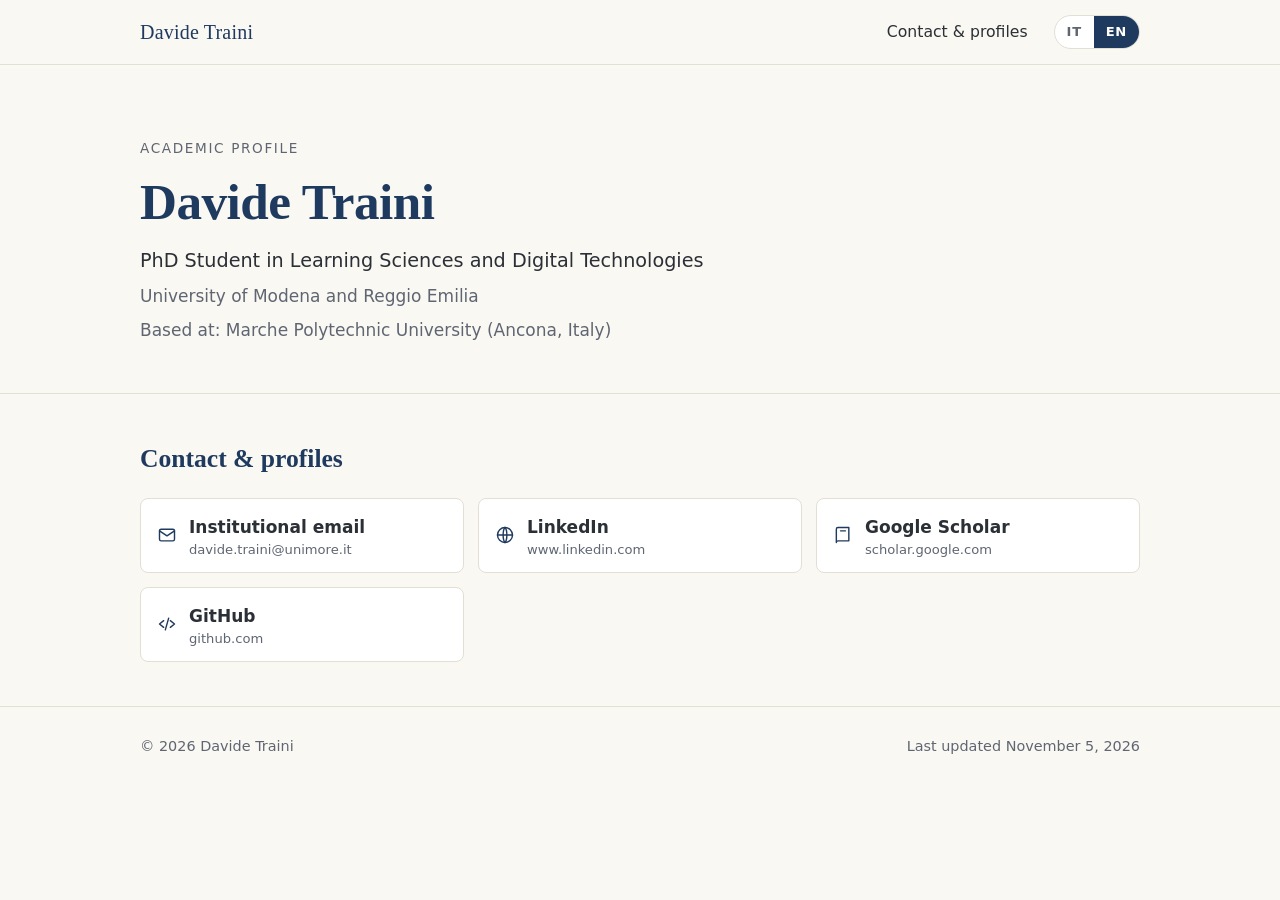
==== en/index.html @ ec988dd3 "Aggiorna sito (2026-11-05) Co-Authored-By: Claude Sonnet 5.5 <noreply@anthropic.com>" ====
<!doctype html>
<html lang="en">
<head>
<meta charset="utf-8">
<meta name="viewport" content="width=device-width, initial-scale=1">
<title>Davide Traini — PhD Student</title>
<meta name="description" content="Davide Traini — PhD Student in Learning Sciences and Digital Technologies, University of Modena and Reggio Emilia">
<meta name="theme-color" content="#1f3a5f">
<link rel="canonical" href="https://DavideTraini.github.io/en/">
<link rel="alternate" hreflang="it" href="https://DavideTraini.github.io/">
<link rel="alternate" hreflang="en" href="https://DavideTraini.github.io/en/">
<link rel="alternate" hreflang="x-default" href="https://DavideTraini.github.io/">
<meta property="og:type" content="website">
<meta property="og:title" content="Davide Traini — PhD Student">
<meta property="og:description" content="Davide Traini — PhD Student in Learning Sciences and Digital Technologies, University of Modena and Reggio Emilia">
<meta property="og:url" content="https://DavideTraini.github.io/en/">
<link rel="icon" href="../assets/favicon.svg" type="image/svg+xml">
<link rel="stylesheet" href="../assets/css/style.css">
<script type="application/ld+json">{"@context": "https://schema.org", "@type": "Person", "name": "Davide Traini", "jobTitle": "PhD Student", "affiliation": {"@type": "Organization", "name": "University of Modena and Reggio Emilia"}, "url": "https://DavideTraini.github.io/en/", "inLanguage": "en", "sameAs": ["https://www.linkedin.com/in/davide-traini-65baa5281/", "https://scholar.google.com/citations?user=O7ZSzG0AAAAJ", "https://github.com/DavideTraini"]}</script>
</head>
<body>
<a class="skip" href="#main">Skip to content</a>
<header class="site-header"><div class="wrap"><a class="brand" href="index.html">Davide Traini</a><nav class="nav" aria-label="Main"><a href="#contact">Contact &amp; profiles</a><span class="lang" role="group" aria-label="Language"><a href="../index.html" hreflang="it" lang="it">IT</a><a href="index.html" hreflang="en" lang="en" aria-current="true">EN</a></span></nav></div></header>
<main id="main">
<section class="hero"><div class="wrap"><div class="grid"><div>
<p class="eyebrow">Academic profile</p><h1>Davide Traini</h1>
<p class="role">PhD Student in Learning Sciences and Digital Technologies</p>
<p class="affil">University of Modena and Reggio Emilia</p>
<p class="affil">Based at: Marche Polytechnic University (Ancona, Italy)</p>
</div></div></div></section>
<section class="block" id="contact"><div class="wrap"><h2>Contact &amp; profiles</h2>
<ul class="cards">
<li class="card"><a href="&#109;&#97;&#105;&#108;&#116;&#111;&#58;&#100;&#97;&#118;&#105;&#100;&#101;&#46;&#116;&#114;&#97;&#105;&#110;&#105;&#64;&#117;&#110;&#105;&#109;&#111;&#114;&#101;&#46;&#105;&#116;"><svg viewBox="0 0 24 24" fill="none" stroke="currentColor" stroke-width="1.7" stroke-linecap="round" stroke-linejoin="round" aria-hidden="true"><rect x="3" y="5" width="18" height="14" rx="2"/><path d="m3 7 9 6 9-6"/></svg><span><span class="t">Institutional email</span><small>&#100;&#97;&#118;&#105;&#100;&#101;&#46;&#116;&#114;&#97;&#105;&#110;&#105;&#64;&#117;&#110;&#105;&#109;&#111;&#114;&#101;&#46;&#105;&#116;</small></span></a></li>
<li class="card"><a href="https://www.linkedin.com/in/davide-traini-65baa5281/" rel="me noopener"><svg viewBox="0 0 24 24" fill="none" stroke="currentColor" stroke-width="1.7" stroke-linecap="round" stroke-linejoin="round" aria-hidden="true"><circle cx="12" cy="12" r="9"/><path d="M3 12h18M12 3c3 3.2 3 14.8 0 18M12 3c-3 3.2-3 14.8 0 18"/></svg><span><span class="t">LinkedIn</span><small>www.linkedin.com</small></span></a></li>
<li class="card"><a href="https://scholar.google.com/citations?user=O7ZSzG0AAAAJ" rel="me noopener"><svg viewBox="0 0 24 24" fill="none" stroke="currentColor" stroke-width="1.7" stroke-linecap="round" stroke-linejoin="round" aria-hidden="true"><path d="M4 5a2 2 0 0 1 2-2h13v16H6a2 2 0 0 0-2 2zM4 19V5M9 7h6"/></svg><span><span class="t">Google Scholar</span><small>scholar.google.com</small></span></a></li>
<li class="card"><a href="https://github.com/DavideTraini" rel="me noopener"><svg viewBox="0 0 24 24" fill="none" stroke="currentColor" stroke-width="1.7" stroke-linecap="round" stroke-linejoin="round" aria-hidden="true"><path d="m8 8-5 4 5 4M16 8l5 4-5 4M14 5l-4 14"/></svg><span><span class="t">GitHub</span><small>github.com</small></span></a></li>
</ul></div></section>
</main>
<footer class="site-footer"><div class="wrap"><span>© 2026 Davide Traini</span><span>Last updated November 5, 2026</span></div></footer>
</body>
</html>
---- assets/css/style.css ----
/* Academic profile — avorio, grigio scuro, blu navy. Nessun font, script o risorsa esterna. */
:root {
  --bg: #faf8f3; --surface: #ffffff; --ink: #2b2f36; --muted: #5f6672; --line: #e3dfd4;
  --navy: #1f3a5f; --navy-dark: #162b47; --navy-tint: #eaeff6; --focus: #b8860b;
  --serif: "Iowan Old Style", "Palatino Linotype", Palatino, "Book Antiqua", Georgia, "Times New Roman", serif;
  --sans: system-ui, -apple-system, "Segoe UI", Roboto, "Helvetica Neue", Arial, sans-serif;
  --maxw: 1040px; --gutter: 20px;
}
*, *::before, *::after { box-sizing: border-box; }
html { scroll-behavior: smooth; scroll-padding-top: 84px; -webkit-text-size-adjust: 100%; }
body { margin: 0; background: var(--bg); color: var(--ink); font-family: var(--sans); font-size: 1.0625rem; line-height: 1.65; }
a { color: var(--navy); text-underline-offset: 3px; text-decoration-thickness: 1px; }
a:hover { color: var(--navy-dark); text-decoration-thickness: 2px; }
a:focus-visible { outline: 3px solid var(--focus); outline-offset: 2px; border-radius: 3px; }
.skip { position: absolute; left: -999px; top: 0; background: var(--navy); color: #fff; padding: 8px 14px; z-index: 100; }
.skip:focus { left: 8px; top: 8px; }
.wrap { max-width: var(--maxw); margin: 0 auto; padding: 0 var(--gutter); }

/* header */
.site-header { background: var(--bg); border-bottom: 1px solid var(--line); position: sticky; top: 0; z-index: 50; }
.site-header .wrap { display: flex; align-items: center; justify-content: space-between; gap: 16px; min-height: 64px; }
.brand { font-family: var(--serif); font-size: 1.25rem; color: var(--navy); text-decoration: none; letter-spacing: .01em; }
.nav { display: flex; align-items: center; gap: 4px; }
.nav > a { color: var(--ink); text-decoration: none; padding: 8px 12px; border-radius: 6px; font-size: .98rem; }
.nav > a:hover { background: var(--navy-tint); }
.lang { display: inline-flex; margin-left: 10px; border: 1px solid var(--line); border-radius: 999px; overflow: hidden; background: var(--surface); }
.lang a { padding: 5px 12px; font-size: .82rem; font-weight: 600; letter-spacing: .05em; text-decoration: none; color: var(--muted); }
.lang a:hover { background: var(--navy-tint); color: var(--navy); }
.lang a[aria-current="true"] { background: var(--navy); color: #fff; }

/* hero */
.hero { padding: 72px 0 48px; }
.hero .grid { display: grid; grid-template-columns: 1fr; gap: 32px; align-items: center; }
.hero.has-photo .grid { grid-template-columns: 1fr 240px; }
.eyebrow { font-size: .85rem; letter-spacing: .12em; text-transform: uppercase; color: var(--muted); margin: 0 0 14px; }
h1 { font-family: var(--serif); font-weight: 600; font-size: clamp(2.2rem, 5vw, 3.2rem); line-height: 1.12; margin: 0 0 14px; color: var(--navy); letter-spacing: -.01em; }
.role { font-size: 1.2rem; margin: 0; }
.affil { color: var(--muted); margin: 6px 0 0; }
.photo { width: 100%; max-width: 240px; aspect-ratio: 1; object-fit: cover; border-radius: 50%; border: 1px solid var(--line); }

/* sezioni */
section.block { padding: 44px 0; border-top: 1px solid var(--line); }
section.block h2 { font-family: var(--serif); font-weight: 600; font-size: 1.6rem; color: var(--navy); margin: 0 0 18px; }
.lead { font-size: 1.12rem; max-width: 70ch; margin: 0 0 8px; }
h3.sub { font-size: .8rem; letter-spacing: .12em; text-transform: uppercase; color: var(--muted); font-weight: 600; margin: 34px 0 14px; }
.themes { list-style: none; padding: 0; margin: 0; display: grid; grid-template-columns: repeat(2, minmax(0, 1fr)); gap: 16px; }
.themes li { background: var(--surface); border: 1px solid var(--line); border-top: 3px solid var(--navy); border-radius: 8px; padding: 18px 20px 16px; }
.themes h4 { font-family: var(--serif); font-size: 1.12rem; line-height: 1.3; margin: 0 0 8px; color: var(--navy); }
.themes p { margin: 0; font-size: .97rem; color: var(--ink); }

.cards { display: grid; grid-template-columns: repeat(auto-fill, minmax(240px, 1fr)); gap: 14px; list-style: none; padding: 0; margin: 0; }
.card { background: var(--surface); border: 1px solid var(--line); border-radius: 8px; }
.card a { display: flex; align-items: center; gap: 12px; padding: 14px 16px; color: var(--ink); text-decoration: none; height: 100%; }
.card a:hover { background: var(--navy-tint); border-radius: 8px; }
.card svg { width: 20px; height: 20px; color: var(--navy); flex: none; }
.card small { display: block; color: var(--muted); font-size: .82rem; line-height: 1.3; word-break: break-all; }
.card .t { font-weight: 600; line-height: 1.3; }

.site-footer { border-top: 1px solid var(--line); padding: 28px 0 40px; color: var(--muted); font-size: .9rem; }
.site-footer .wrap { display: flex; flex-wrap: wrap; justify-content: space-between; gap: 10px; }

@media (max-width: 760px) {
  .themes { grid-template-columns: 1fr; }
  .hero.has-photo .grid { grid-template-columns: 1fr; }
  .photo { max-width: 160px; }
}
@media (max-width: 560px) {
  body { font-size: 1rem; }
  .hero { padding: 44px 0 30px; }
  .brand { font-size: 1.05rem; }
  .nav > a { display: none; }  /* su smartphone resta solo il selettore di lingua (la pagina e' breve) */
  .lang { margin-left: 0; }
  .brand { white-space: nowrap; }
}
@media (prefers-reduced-motion: reduce) { html { scroll-behavior: auto; } }
@media print { .site-header, .site-footer, .skip { display: none !important; } body { background: #fff; } }
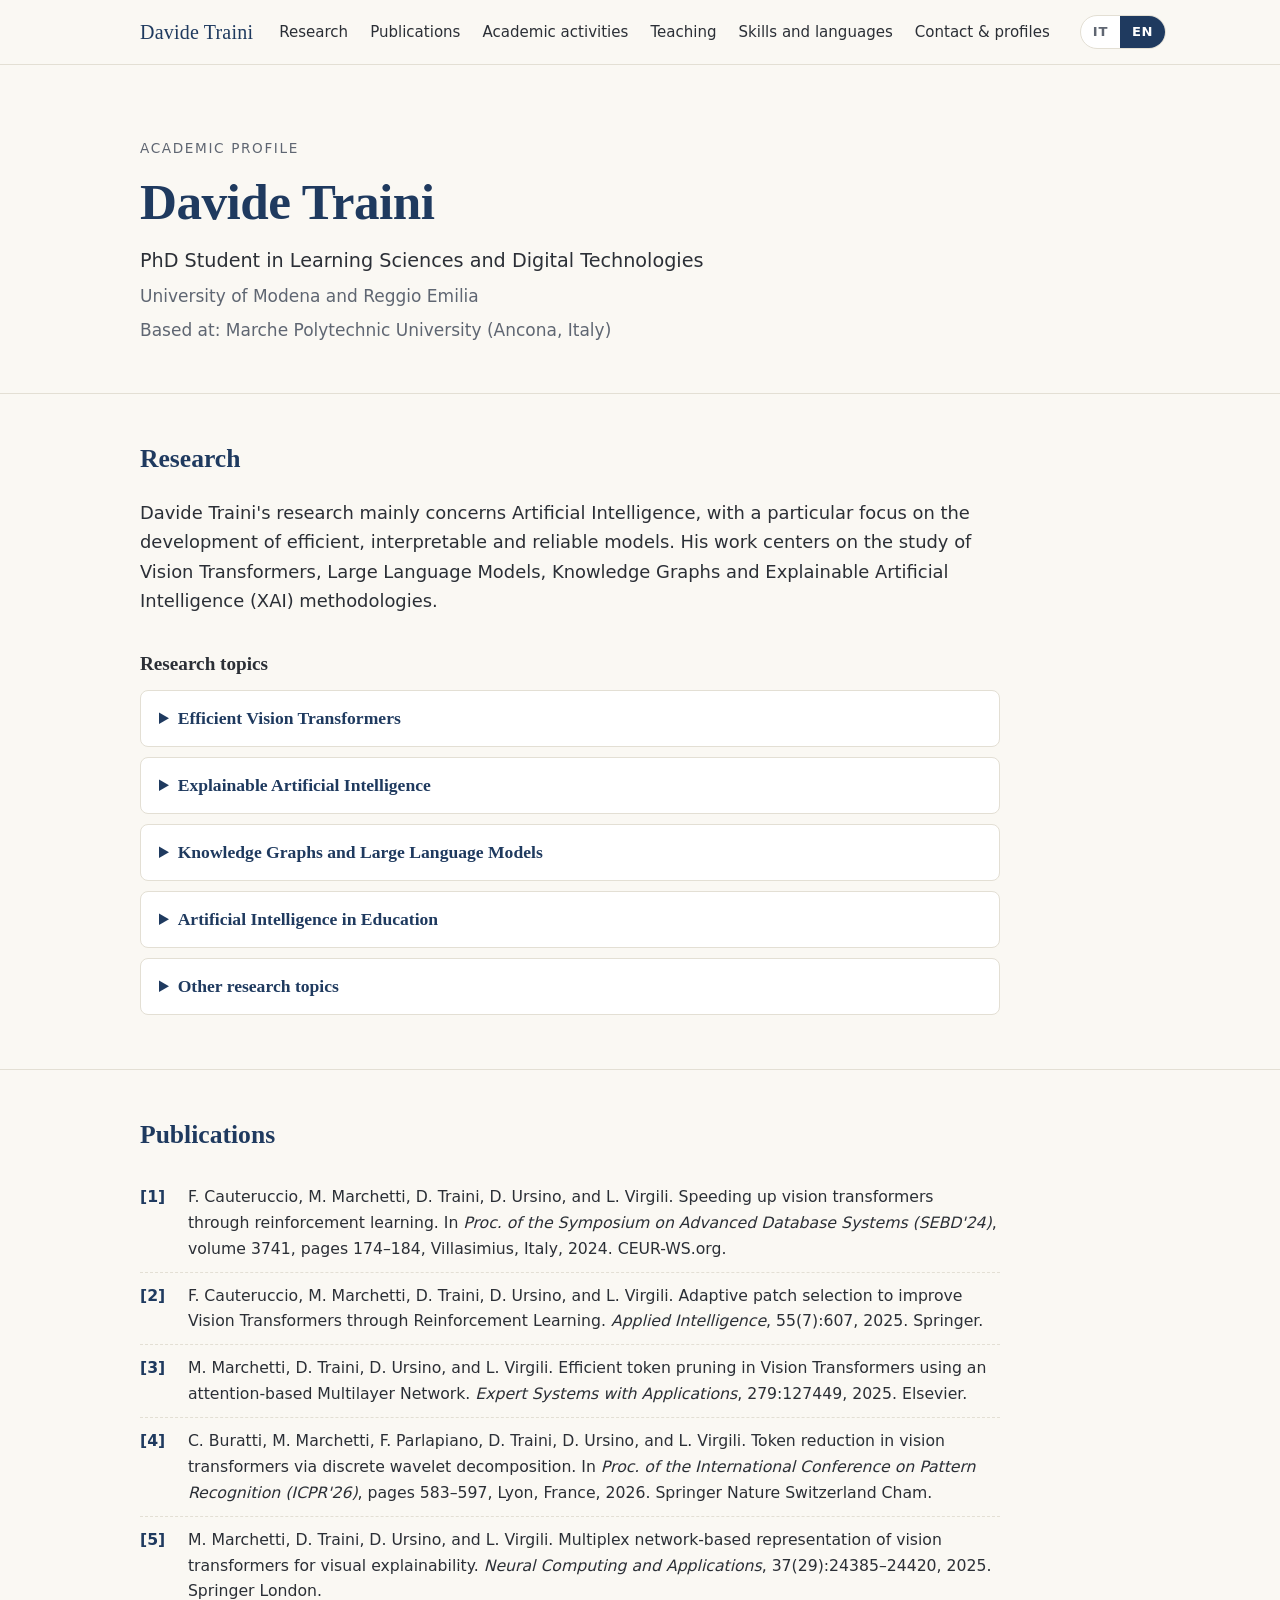
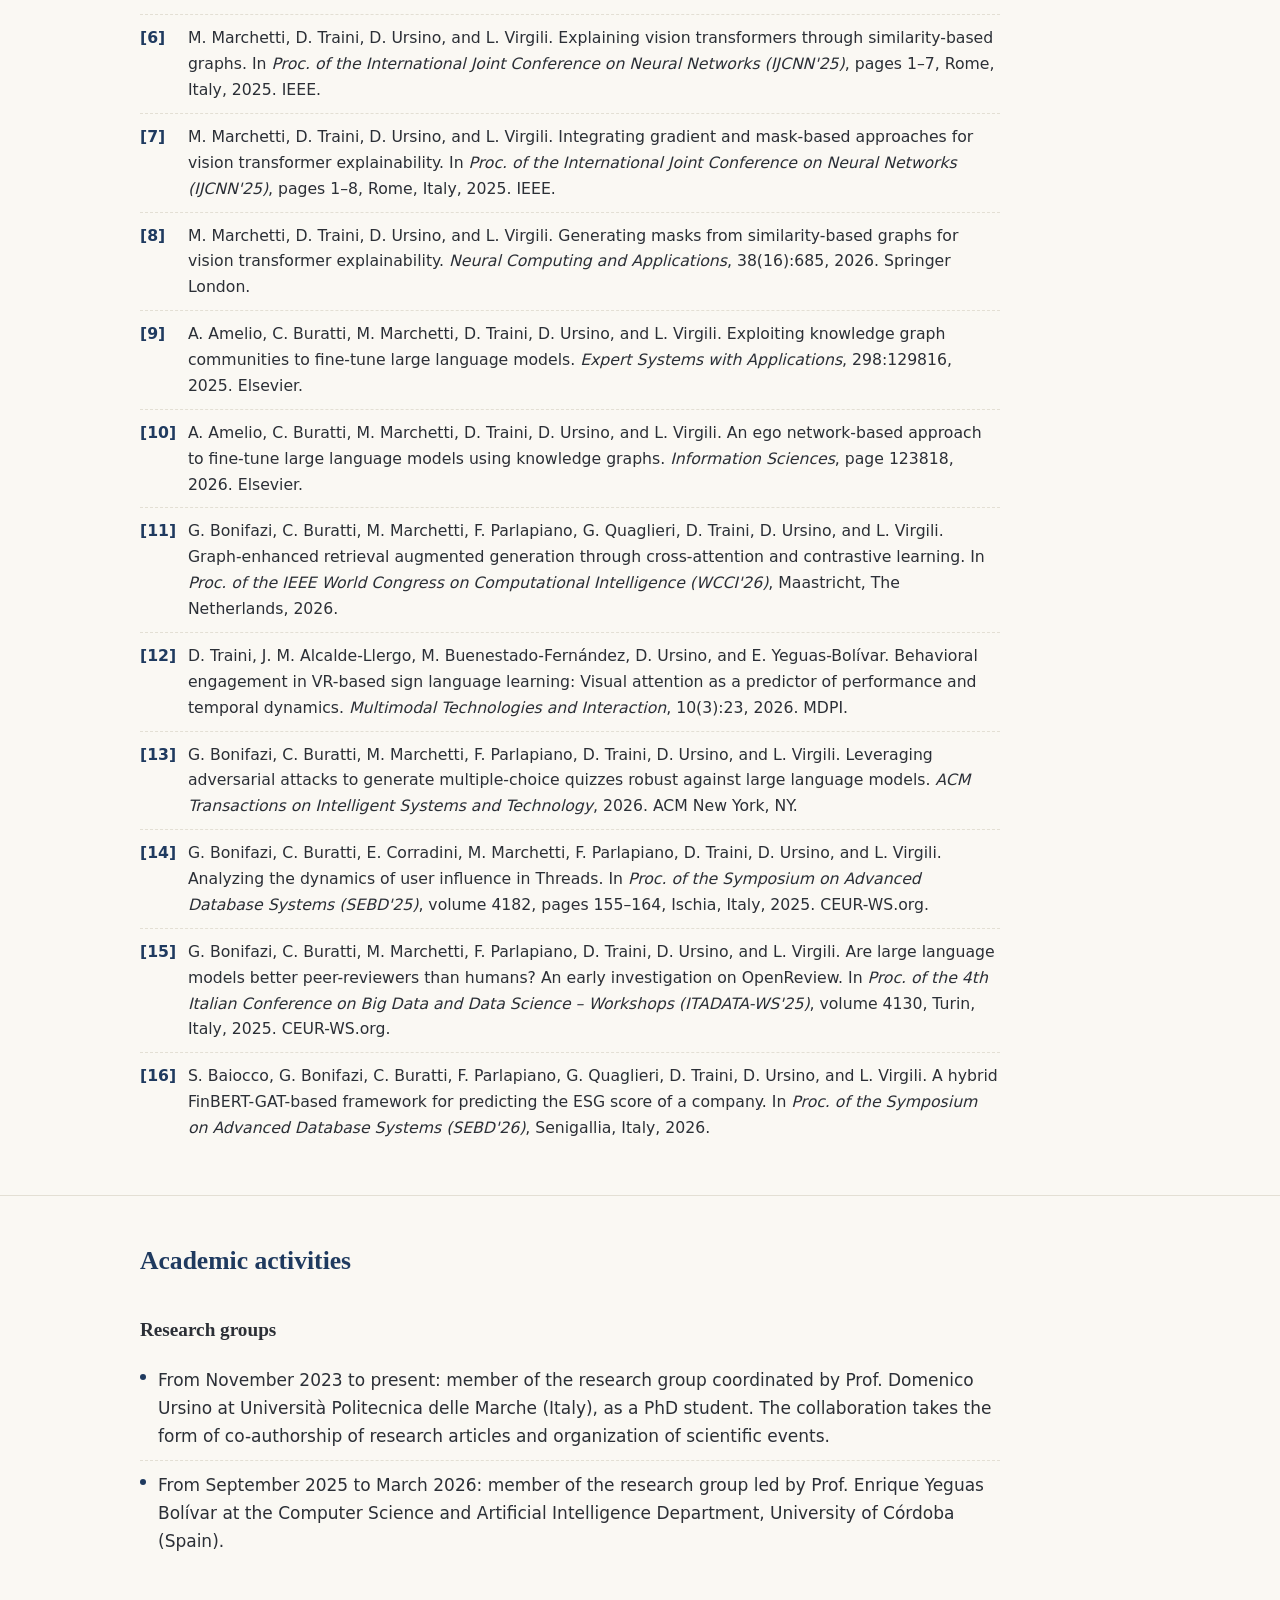
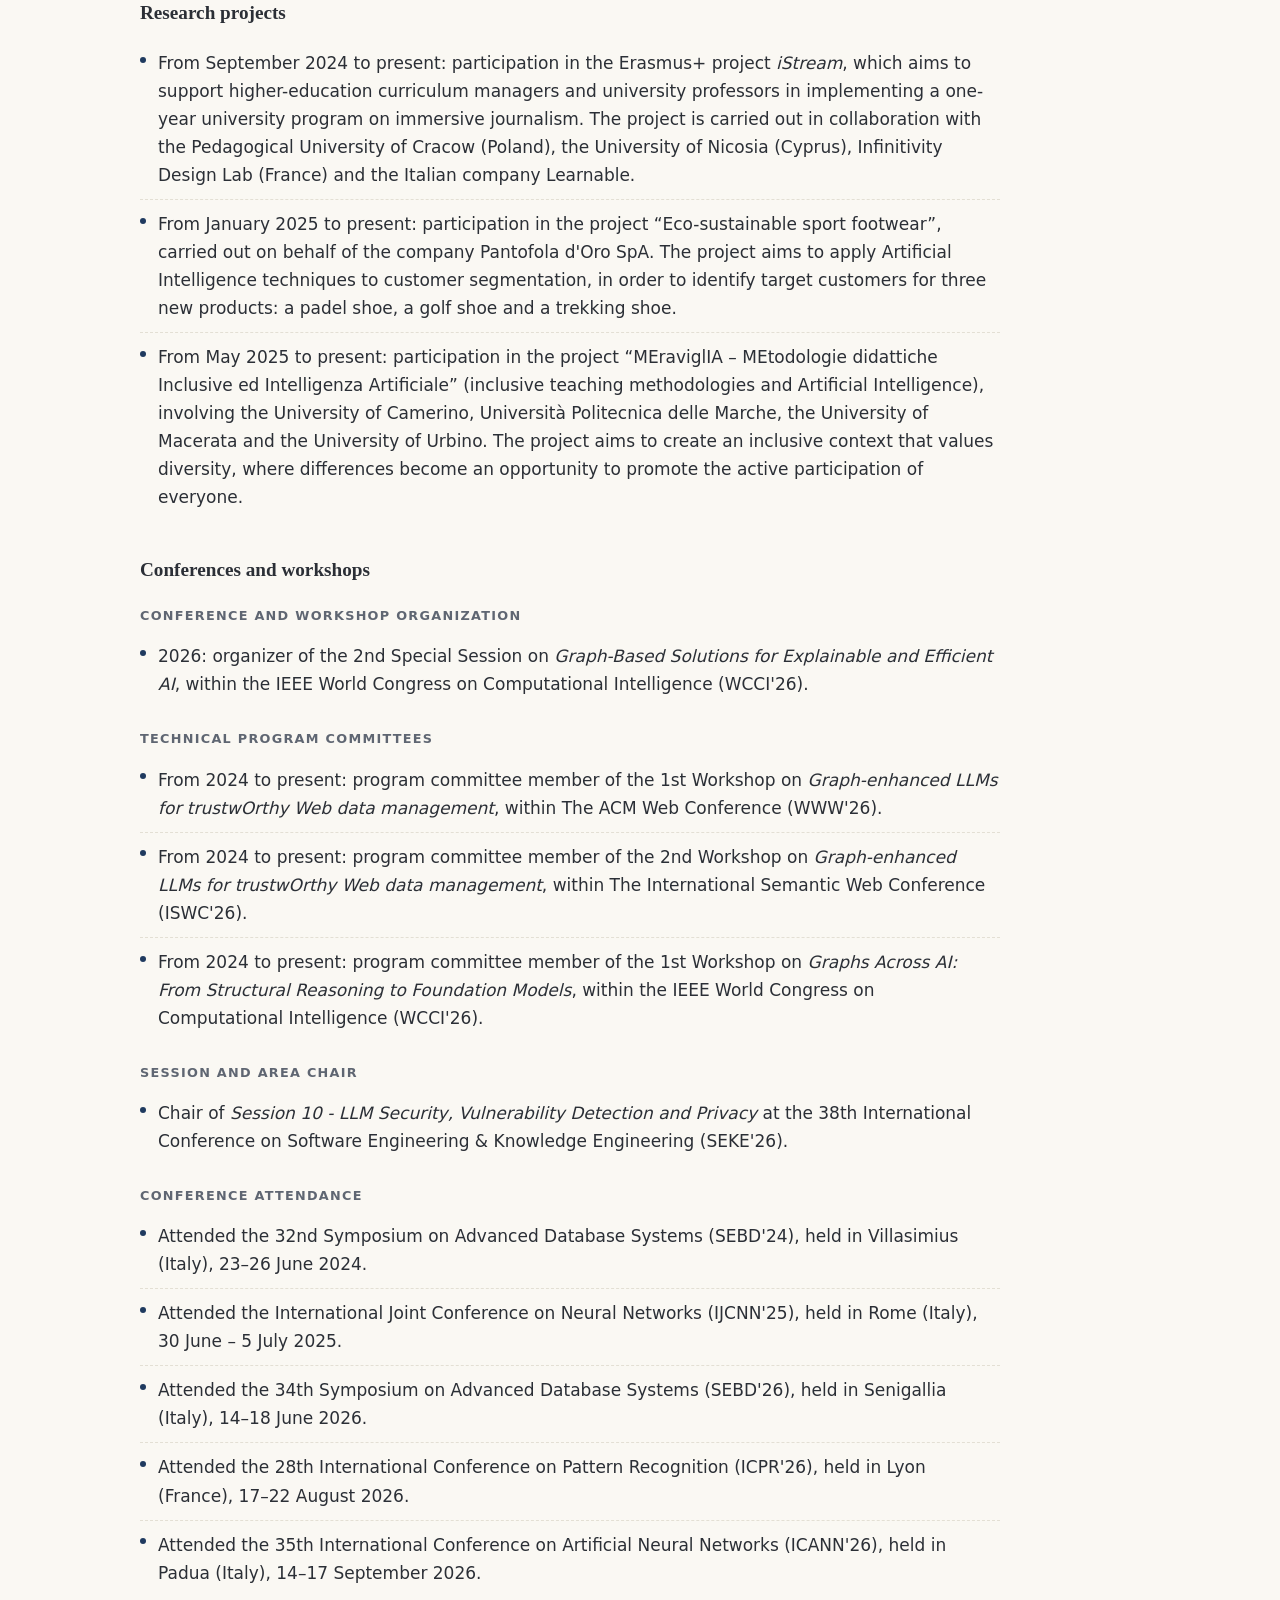
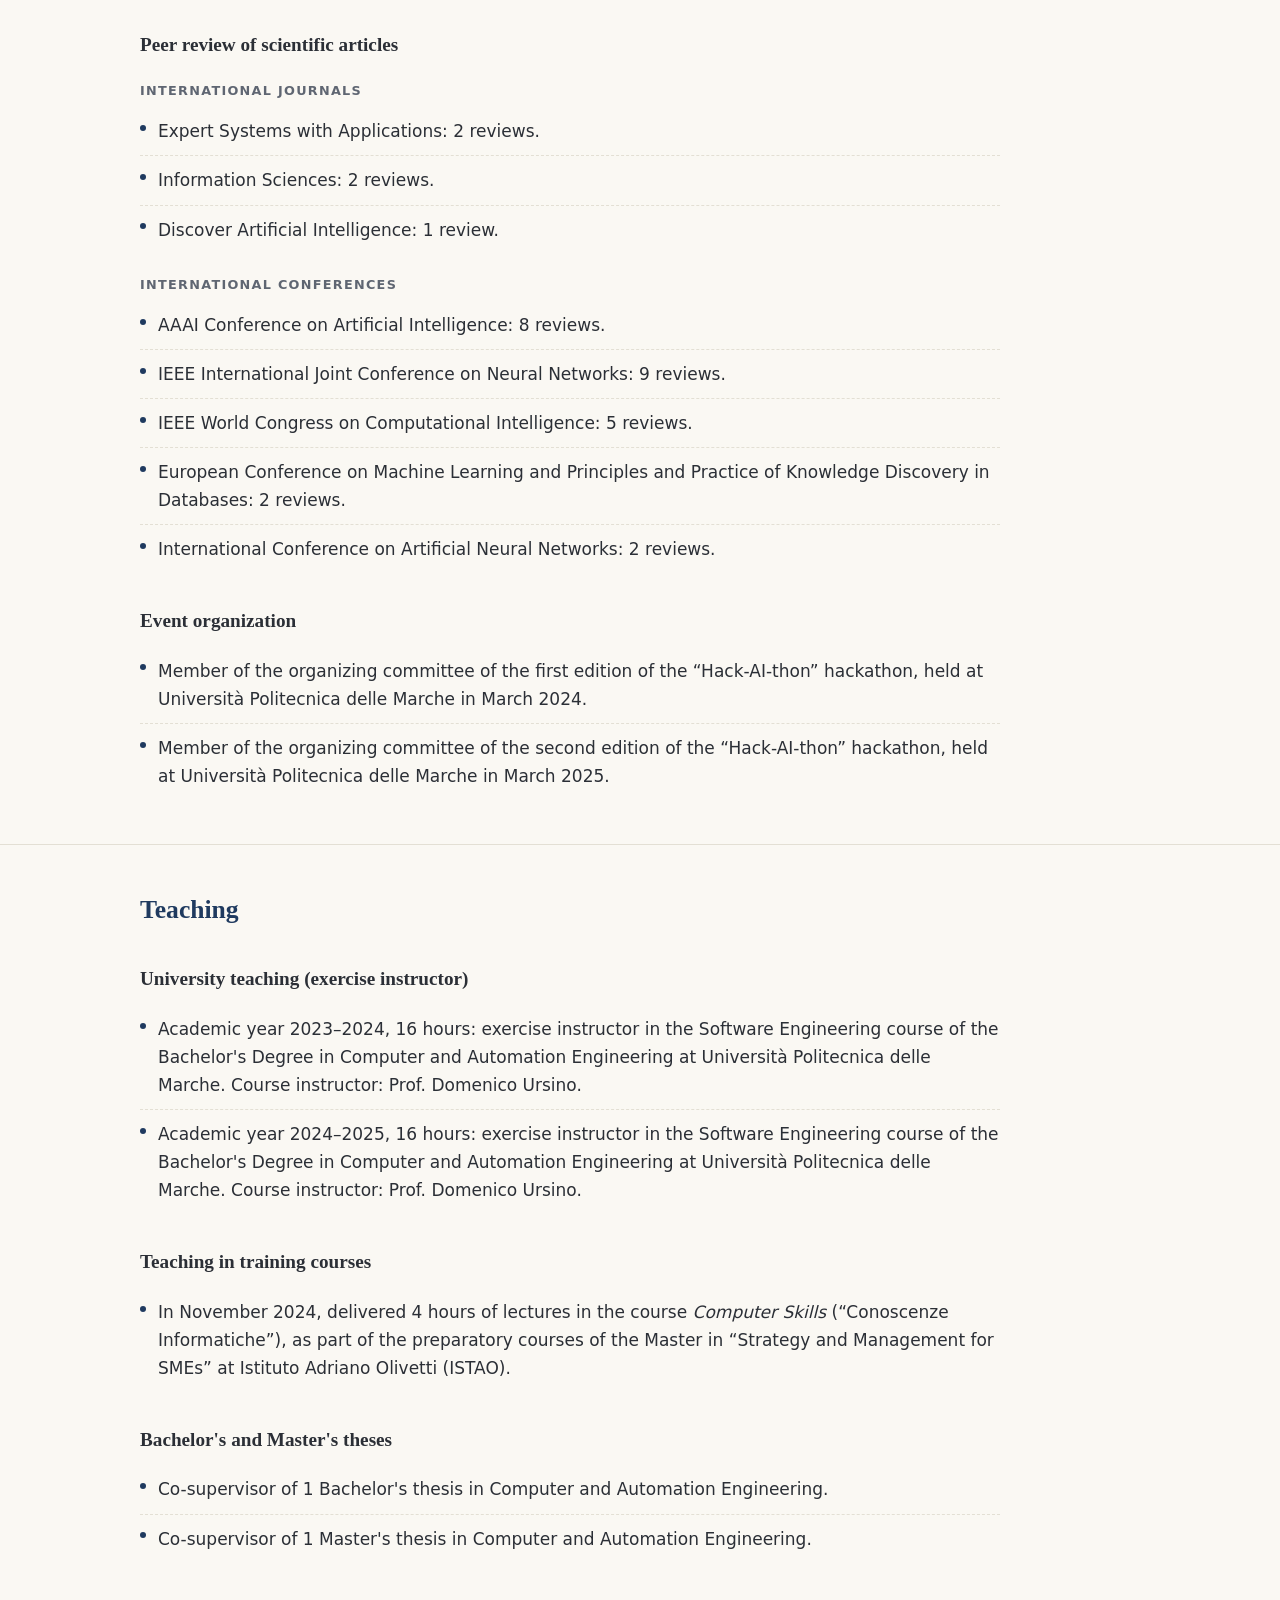
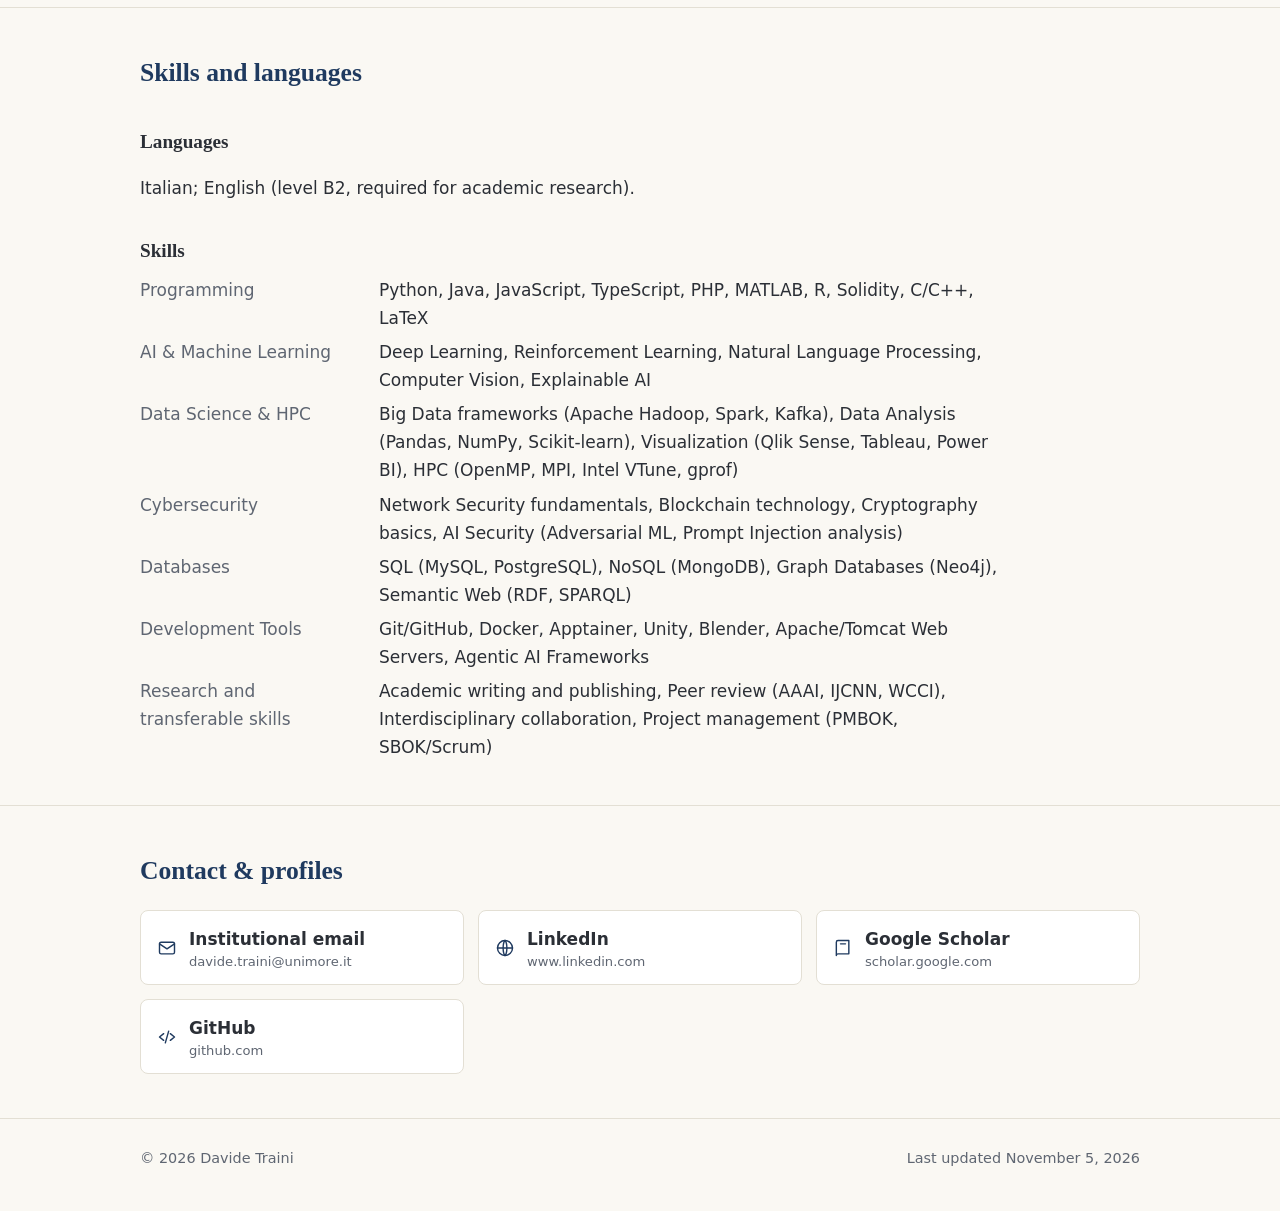
==== commit 2f28f6e5: "Aggiorna sito (2026-11-05) Co-Authored-By: Claude Sonnet 5.5 <noreply@anthropic.com>" ====
--- a/en/index.html
+++ b/en/index.html
@@ -20,7 +20,7 @@
 </head>
 <body>
 <a class="skip" href="#main">Skip to content</a>
-<header class="site-header"><div class="wrap"><a class="brand" href="index.html">Davide Traini</a><nav class="nav" aria-label="Main"><a href="#contact">Contact &amp; profiles</a><span class="lang" role="group" aria-label="Language"><a href="../index.html" hreflang="it" lang="it">IT</a><a href="index.html" hreflang="en" lang="en" aria-current="true">EN</a></span></nav></div></header>
+<header class="site-header"><div class="wrap"><a class="brand" href="index.html">Davide Traini</a><nav class="nav" aria-label="Main"><a href="#research">Research</a><a href="#publications">Publications</a><a href="#activities">Academic activities</a><a href="#teaching">Teaching</a><a href="#skills">Skills and languages</a><a href="#contact">Contact &amp; profiles</a></nav><span class="lang" role="group" aria-label="Language"><a href="../index.html" hreflang="it" lang="it">IT</a><a href="index.html" hreflang="en" lang="en" aria-current="true">EN</a></span></div></header>
 <main id="main">
 <section class="hero"><div class="wrap"><div class="grid"><div>
 <p class="eyebrow">Academic profile</p><h1>Davide Traini</h1>
@@ -28,6 +28,11 @@
 <p class="affil">University of Modena and Reggio Emilia</p>
 <p class="affil">Based at: Marche Polytechnic University (Ancona, Italy)</p>
 </div></div></div></section>
+<section class="block" id="research"><div class="wrap narrow"><h2>Research</h2><p class="lead">Davide Traini&#x27;s research mainly concerns Artificial Intelligence, with a particular focus on the development of efficient, interpretable and reliable models. His work centers on the study of Vision Transformers, Large Language Models, Knowledge Graphs and Explainable Artificial Intelligence (XAI) methodologies.</p><h3>Research topics</h3><details class="theme"><summary>Efficient Vision Transformers</summary><div><p><strong>Development of token pruning strategies and selection of the most informative components, based on attention mechanisms or Reinforcement Learning, in order to reduce model complexity while preserving performance.</strong></p><p>The optimization of Vision Transformers is one of Davide Traini&#x27;s main research lines, motivated by the need to reduce the computational cost of these models without compromising their performance. [<a class="cite" href="#pub-1">1</a>] proposes a first approach based on Reinforcement Learning to speed up ViTs, dynamically identifying the most informative patches to process and discarding the redundant ones. This work was later extended in [<a class="cite" href="#pub-2">2</a>], where adaptive patch selection is integrated into a more mature framework, able to adapt to different architectures and to ensure a better trade-off between accuracy and inference speed. In [<a class="cite" href="#pub-3">3</a>] the token pruning problem is addressed from a complementary perspective, by introducing a multilayer network based on attention weights to identify the tokens that are least relevant for classification, showing how network theory can provide effective tools also for the structural optimization of models. The topic of token reduction is also addressed with signal-processing tools in [<a class="cite" href="#pub-4">4</a>], where a technique based on the discrete wavelet decomposition is proposed to identify and remove the least informative tokens, thus offering an alternative and complementary perspective to those based on attention or Reinforcement Learning.</p></div></details><details class="theme"><summary>Explainable Artificial Intelligence</summary><div><p><strong>Development of novel frameworks to analyze the behavior of Vision Transformers and to make the relationships among tokens and the models&#x27; decision-making processes more understandable.</strong></p><p>In parallel with the work on efficiency, Davide Traini has investigated the explainability of Vision Transformers, adopting tools from Network Science. [<a class="cite" href="#pub-5">5</a>] proposes a multiplex representation of ViTs, in which the relationships among tokens across the different layers and attention heads are modeled as a multilayer network, making it possible to identify recurring patterns in the way the model processes visual information. This line is further developed in [<a class="cite" href="#pub-6">6</a>], where attention is mapped to a similarity graph among tokens, which is exploited to generate visual explanations of the model&#x27;s decisions. In [<a class="cite" href="#pub-7">7</a>] this approach is enriched by integrating gradient-based techniques with mask-based methods, in order to obtain explanations that are more robust and complementary to those obtainable with a single method, confirming the usefulness of combining different perspectives in explainability analysis. The line based on similarity graphs finds a further development in [<a class="cite" href="#pub-8">8</a>], where such graphs are used to directly generate relevance masks, making the production of explanations more direct and more tightly integrated with the structural representation of the model.</p></div></details><details class="theme"><summary>Knowledge Graphs and Large Language Models</summary><div><p><strong>Study of the integration of graph-based semantic representations and LLMs, to make model training more efficient and to improve performance in RAG systems.</strong></p><p>A further research area concerns the integration of graph-based semantic representations and modern Large Language Models. [<a class="cite" href="#pub-9">9</a>] proposes a method that exploits the communities detected within a Knowledge Graph to guide the fine-tuning of an LLM, improving the semantic coherence of the generated answers. This approach is taken up and refined in [<a class="cite" href="#pub-10">10</a>], which introduces a strategy based on ego networks to selectively choose the most relevant portions of knowledge to use in the training phase, with the goal of making the process more efficient even in the presence of large graphs. With a view to further enhancing Retrieval-Augmented Generation systems, [<a class="cite" href="#pub-11">11</a>] proposes a framework that integrates cross-attention mechanisms and contrastive learning with graph representations, improving the system&#x27;s ability to retrieve and combine relevant information while generating answers.</p></div></details><details class="theme"><summary>Artificial Intelligence in Education</summary><div><p><strong>Use of Artificial Intelligence to support the learning of students with special educational needs, or as a tool to assist teachers.</strong></p><p>Alongside the more methodological topics, Davide Traini has also worked on applications of Artificial Intelligence in education, with particular attention to inclusion. [<a class="cite" href="#pub-12">12</a>] analyzes the behavioral engagement of students learning sign language in virtual reality environments, using visual attention as a predictor of performance and of the temporal dynamics of learning. This work is part of a broader line of research aimed at understanding how immersive technologies and Artificial Intelligence can support students with special educational needs and give teachers more effective tools to personalize learning paths. The work described in [<a class="cite" href="#pub-13">13</a>] is instead set in a more strictly didactic context, addressing the improper use of Large Language Models by students during assessments. The goal is the automatic generation of multiple-choice quizzes built with adversarial attack techniques, designed to be hard for an LLM to answer correctly while remaining clear and approachable for a student, so as to discourage the use of these tools to answer assessments improperly.</p></div></details><details class="theme"><summary>Other research topics</summary><div><p><strong>Research on topics beyond the main lines, concerning social network analysis and the use of Large Language Models in application contexts other than those described above.</strong></p><p>Alongside the main research lines, Davide Traini has carried out studies on further topics that cannot be directly traced back to the previous areas. [<a class="cite" href="#pub-14">14</a>] analyzes the dynamics of user influence on the Threads platform, investigating how specific interaction patterns contribute to the spread of information within the network. [<a class="cite" href="#pub-15">15</a>] instead explores the ability of Large Language Models to act as scientific reviewers, comparing their performance with that of human reviewers on OpenReview, an investigation that fits into the broader debate on the reliability and limits of generative AI in tasks that require critical and expert judgment. A further contribution in an applied domain is [<a class="cite" href="#pub-16">16</a>], which proposes a hybrid framework combining a FinBERT model with a Graph Attention Network (GAT) to predict a company&#x27;s ESG (Environmental, Social and Governance) score.</p></div></details></div></section>
+<section class="block" id="publications"><div class="wrap narrow"><h2>Publications</h2><ol class="pubs"><li id="pub-1"><span class="num">[1]</span><span>F. Cauteruccio, M. Marchetti, D. Traini, D. Ursino, and L. Virgili. Speeding up vision transformers through reinforcement learning. In <em>Proc. of the Symposium on Advanced Database Systems (SEBD&#x27;24)</em>, volume 3741, pages 174–184, Villasimius, Italy, 2024. CEUR-WS.org.</span></li><li id="pub-2"><span class="num">[2]</span><span>F. Cauteruccio, M. Marchetti, D. Traini, D. Ursino, and L. Virgili. Adaptive patch selection to improve Vision Transformers through Reinforcement Learning. <em>Applied Intelligence</em>, 55(7):607, 2025. Springer.</span></li><li id="pub-3"><span class="num">[3]</span><span>M. Marchetti, D. Traini, D. Ursino, and L. Virgili. Efficient token pruning in Vision Transformers using an attention-based Multilayer Network. <em>Expert Systems with Applications</em>, 279:127449, 2025. Elsevier.</span></li><li id="pub-4"><span class="num">[4]</span><span>C. Buratti, M. Marchetti, F. Parlapiano, D. Traini, D. Ursino, and L. Virgili. Token reduction in vision transformers via discrete wavelet decomposition. In <em>Proc. of the International Conference on Pattern Recognition (ICPR&#x27;26)</em>, pages 583–597, Lyon, France, 2026. Springer Nature Switzerland Cham.</span></li><li id="pub-5"><span class="num">[5]</span><span>M. Marchetti, D. Traini, D. Ursino, and L. Virgili. Multiplex network-based representation of vision transformers for visual explainability. <em>Neural Computing and Applications</em>, 37(29):24385–24420, 2025. Springer London.</span></li><li id="pub-6"><span class="num">[6]</span><span>M. Marchetti, D. Traini, D. Ursino, and L. Virgili. Explaining vision transformers through similarity-based graphs. In <em>Proc. of the International Joint Conference on Neural Networks (IJCNN&#x27;25)</em>, pages 1–7, Rome, Italy, 2025. IEEE.</span></li><li id="pub-7"><span class="num">[7]</span><span>M. Marchetti, D. Traini, D. Ursino, and L. Virgili. Integrating gradient and mask-based approaches for vision transformer explainability. In <em>Proc. of the International Joint Conference on Neural Networks (IJCNN&#x27;25)</em>, pages 1–8, Rome, Italy, 2025. IEEE.</span></li><li id="pub-8"><span class="num">[8]</span><span>M. Marchetti, D. Traini, D. Ursino, and L. Virgili. Generating masks from similarity-based graphs for vision transformer explainability. <em>Neural Computing and Applications</em>, 38(16):685, 2026. Springer London.</span></li><li id="pub-9"><span class="num">[9]</span><span>A. Amelio, C. Buratti, M. Marchetti, D. Traini, D. Ursino, and L. Virgili. Exploiting knowledge graph communities to fine-tune large language models. <em>Expert Systems with Applications</em>, 298:129816, 2025. Elsevier.</span></li><li id="pub-10"><span class="num">[10]</span><span>A. Amelio, C. Buratti, M. Marchetti, D. Traini, D. Ursino, and L. Virgili. An ego network-based approach to fine-tune large language models using knowledge graphs. <em>Information Sciences</em>, page 123818, 2026. Elsevier.</span></li><li id="pub-11"><span class="num">[11]</span><span>G. Bonifazi, C. Buratti, M. Marchetti, F. Parlapiano, G. Quaglieri, D. Traini, D. Ursino, and L. Virgili. Graph-enhanced retrieval augmented generation through cross-attention and contrastive learning. In <em>Proc. of the IEEE World Congress on Computational Intelligence (WCCI&#x27;26)</em>, Maastricht, The Netherlands, 2026.</span></li><li id="pub-12"><span class="num">[12]</span><span>D. Traini, J. M. Alcalde-Llergo, M. Buenestado-Fernández, D. Ursino, and E. Yeguas-Bolívar. Behavioral engagement in VR-based sign language learning: Visual attention as a predictor of performance and temporal dynamics. <em>Multimodal Technologies and Interaction</em>, 10(3):23, 2026. MDPI.</span></li><li id="pub-13"><span class="num">[13]</span><span>G. Bonifazi, C. Buratti, M. Marchetti, F. Parlapiano, D. Traini, D. Ursino, and L. Virgili. Leveraging adversarial attacks to generate multiple-choice quizzes robust against large language models. <em>ACM Transactions on Intelligent Systems and Technology</em>, 2026. ACM New York, NY.</span></li><li id="pub-14"><span class="num">[14]</span><span>G. Bonifazi, C. Buratti, E. Corradini, M. Marchetti, F. Parlapiano, D. Traini, D. Ursino, and L. Virgili. Analyzing the dynamics of user influence in Threads. In <em>Proc. of the Symposium on Advanced Database Systems (SEBD&#x27;25)</em>, volume 4182, pages 155–164, Ischia, Italy, 2025. CEUR-WS.org.</span></li><li id="pub-15"><span class="num">[15]</span><span>G. Bonifazi, C. Buratti, M. Marchetti, F. Parlapiano, D. Traini, D. Ursino, and L. Virgili. Are large language models better peer-reviewers than humans? An early investigation on OpenReview. In <em>Proc. of the 4th Italian Conference on Big Data and Data Science – Workshops (ITADATA-WS&#x27;25)</em>, volume 4130, Turin, Italy, 2025. CEUR-WS.org.</span></li><li id="pub-16"><span class="num">[16]</span><span>S. Baiocco, G. Bonifazi, C. Buratti, F. Parlapiano, G. Quaglieri, D. Traini, D. Ursino, and L. Virgili. A hybrid FinBERT-GAT-based framework for predicting the ESG score of a company. In <em>Proc. of the Symposium on Advanced Database Systems (SEBD&#x27;26)</em>, Senigallia, Italy, 2026.</span></li></ol></div></section>
+<section class="block" id="activities"><div class="wrap narrow"><h2>Academic activities</h2><h3>Research groups</h3><ul class="entries"><li>From November 2023 to present: member of the research group coordinated by Prof. Domenico Ursino at Università Politecnica delle Marche (Italy), as a PhD student. The collaboration takes the form of co-authorship of research articles and organization of scientific events.</li><li>From September 2025 to March 2026: member of the research group led by Prof. Enrique Yeguas Bolívar at the Computer Science and Artificial Intelligence Department, University of Córdoba (Spain).</li></ul><h3>Research projects</h3><ul class="entries"><li>From September 2024 to present: participation in the Erasmus+ project <em>iStream</em>, which aims to support higher-education curriculum managers and university professors in implementing a one-year university program on immersive journalism. The project is carried out in collaboration with the Pedagogical University of Cracow (Poland), the University of Nicosia (Cyprus), Infinitivity Design Lab (France) and the Italian company Learnable.</li><li>From January 2025 to present: participation in the project “Eco-sustainable sport footwear”, carried out on behalf of the company Pantofola d&#x27;Oro SpA. The project aims to apply Artificial Intelligence techniques to customer segmentation, in order to identify target customers for three new products: a padel shoe, a golf shoe and a trekking shoe.</li><li>From May 2025 to present: participation in the project “MEraviglIA – MEtodologie didattiche Inclusive ed Intelligenza Artificiale” (inclusive teaching methodologies and Artificial Intelligence), involving the University of Camerino, Università Politecnica delle Marche, the University of Macerata and the University of Urbino. The project aims to create an inclusive context that values diversity, where differences become an opportunity to promote the active participation of everyone.</li></ul><h3>Conferences and workshops</h3><h4>Conference and workshop organization</h4><ul class="entries"><li>2026: organizer of the 2nd Special Session on <em>Graph-Based Solutions for Explainable and Efficient AI</em>, within the IEEE World Congress on Computational Intelligence (WCCI&#x27;26).</li></ul><h4>Technical program committees</h4><ul class="entries"><li>From 2024 to present: program committee member of the 1st Workshop on <em>Graph-enhanced LLMs for trustwOrthy Web data management</em>, within The ACM Web Conference (WWW&#x27;26).</li><li>From 2024 to present: program committee member of the 2nd Workshop on <em>Graph-enhanced LLMs for trustwOrthy Web data management</em>, within The International Semantic Web Conference (ISWC&#x27;26).</li><li>From 2024 to present: program committee member of the 1st Workshop on <em>Graphs Across AI: From Structural Reasoning to Foundation Models</em>, within the IEEE World Congress on Computational Intelligence (WCCI&#x27;26).</li></ul><h4>Session and Area Chair</h4><ul class="entries"><li>Chair of <em>Session 10 - LLM Security, Vulnerability Detection and Privacy</em> at the 38th International Conference on Software Engineering &amp; Knowledge Engineering (SEKE&#x27;26).</li></ul><h4>Conference attendance</h4><ul class="entries"><li>Attended the 32nd Symposium on Advanced Database Systems (SEBD&#x27;24), held in Villasimius (Italy), 23–26 June 2024.</li><li>Attended the International Joint Conference on Neural Networks (IJCNN&#x27;25), held in Rome (Italy), 30 June – 5 July 2025.</li><li>Attended the 34th Symposium on Advanced Database Systems (SEBD&#x27;26), held in Senigallia (Italy), 14–18 June 2026.</li><li>Attended the 28th International Conference on Pattern Recognition (ICPR&#x27;26), held in Lyon (France), 17–22 August 2026.</li><li>Attended the 35th International Conference on Artificial Neural Networks (ICANN&#x27;26), held in Padua (Italy), 14–17 September 2026.</li></ul><h3>Peer review of scientific articles</h3><h4>International journals</h4><ul class="entries"><li>Expert Systems with Applications: 2 reviews.</li><li>Information Sciences: 2 reviews.</li><li>Discover Artificial Intelligence: 1 review.</li></ul><h4>International conferences</h4><ul class="entries"><li>AAAI Conference on Artificial Intelligence: 8 reviews.</li><li>IEEE International Joint Conference on Neural Networks: 9 reviews.</li><li>IEEE World Congress on Computational Intelligence: 5 reviews.</li><li>European Conference on Machine Learning and Principles and Practice of Knowledge Discovery in Databases: 2 reviews.</li><li>International Conference on Artificial Neural Networks: 2 reviews.</li></ul><h3>Event organization</h3><ul class="entries"><li>Member of the organizing committee of the first edition of the “Hack-AI-thon” hackathon, held at Università Politecnica delle Marche in March 2024.</li><li>Member of the organizing committee of the second edition of the “Hack-AI-thon” hackathon, held at Università Politecnica delle Marche in March 2025.</li></ul></div></section>
+<section class="block" id="teaching"><div class="wrap narrow"><h2>Teaching</h2><h3>University teaching (exercise instructor)</h3><ul class="entries"><li>Academic year 2023–2024, 16 hours: exercise instructor in the Software Engineering course of the Bachelor&#x27;s Degree in Computer and Automation Engineering at Università Politecnica delle Marche. Course instructor: Prof. Domenico Ursino.</li><li>Academic year 2024–2025, 16 hours: exercise instructor in the Software Engineering course of the Bachelor&#x27;s Degree in Computer and Automation Engineering at Università Politecnica delle Marche. Course instructor: Prof. Domenico Ursino.</li></ul><h3>Teaching in training courses</h3><ul class="entries"><li>In November 2024, delivered 4 hours of lectures in the course <em>Computer Skills</em> (“Conoscenze Informatiche”), as part of the preparatory courses of the Master in “Strategy and Management for SMEs” at Istituto Adriano Olivetti (ISTAO).</li></ul><h3>Bachelor&#x27;s and Master&#x27;s theses</h3><ul class="entries"><li>Co-supervisor of 1 Bachelor&#x27;s thesis in Computer and Automation Engineering.</li><li>Co-supervisor of 1 Master&#x27;s thesis in Computer and Automation Engineering.</li></ul></div></section>
+<section class="block" id="skills"><div class="wrap narrow"><h2>Skills and languages</h2><h3>Languages</h3><p>Italian; English (level B2, required for academic research).</p><h3>Skills</h3><dl class="kv"><dt>Programming</dt><dd>Python, Java, JavaScript, TypeScript, PHP, MATLAB, R, Solidity, C/C++, LaTeX</dd><dt>AI &amp; Machine Learning</dt><dd>Deep Learning, Reinforcement Learning, Natural Language Processing, Computer Vision, Explainable AI</dd><dt>Data Science &amp; HPC</dt><dd>Big Data frameworks (Apache Hadoop, Spark, Kafka), Data Analysis (Pandas, NumPy, Scikit-learn), Visualization (Qlik Sense, Tableau, Power BI), HPC (OpenMP, MPI, Intel VTune, gprof)</dd><dt>Cybersecurity</dt><dd>Network Security fundamentals, Blockchain technology, Cryptography basics, AI Security (Adversarial ML, Prompt Injection analysis)</dd><dt>Databases</dt><dd>SQL (MySQL, PostgreSQL), NoSQL (MongoDB), Graph Databases (Neo4j), Semantic Web (RDF, SPARQL)</dd><dt>Development Tools</dt><dd>Git/GitHub, Docker, Apptainer, Unity, Blender, Apache/Tomcat Web Servers, Agentic AI Frameworks</dd><dt>Research and transferable skills</dt><dd>Academic writing and publishing, Peer review (AAAI, IJCNN, WCCI), Interdisciplinary collaboration, Project management (PMBOK, SBOK/Scrum)</dd></dl></div></section>
 <section class="block" id="contact"><div class="wrap"><h2>Contact &amp; profiles</h2>
 <ul class="cards">
 <li class="card"><a href="&#109;&#97;&#105;&#108;&#116;&#111;&#58;&#100;&#97;&#118;&#105;&#100;&#101;&#46;&#116;&#114;&#97;&#105;&#110;&#105;&#64;&#117;&#110;&#105;&#109;&#111;&#114;&#101;&#46;&#105;&#116;"><svg viewBox="0 0 24 24" fill="none" stroke="currentColor" stroke-width="1.7" stroke-linecap="round" stroke-linejoin="round" aria-hidden="true"><rect x="3" y="5" width="18" height="14" rx="2"/><path d="m3 7 9 6 9-6"/></svg><span><span class="t">Institutional email</span><small>&#100;&#97;&#118;&#105;&#100;&#101;&#46;&#116;&#114;&#97;&#105;&#110;&#105;&#64;&#117;&#110;&#105;&#109;&#111;&#114;&#101;&#46;&#105;&#116;</small></span></a></li>
--- a/assets/css/style.css
+++ b/assets/css/style.css
@@ -15,15 +15,16 @@
 .skip { position: absolute; left: -999px; top: 0; background: var(--navy); color: #fff; padding: 8px 14px; z-index: 100; }
 .skip:focus { left: 8px; top: 8px; }
 .wrap { max-width: var(--maxw); margin: 0 auto; padding: 0 var(--gutter); }
+.wrap.narrow > * { max-width: 860px; }
 
 /* header */
 .site-header { background: var(--bg); border-bottom: 1px solid var(--line); position: sticky; top: 0; z-index: 50; }
-.site-header .wrap { display: flex; align-items: center; justify-content: space-between; gap: 16px; min-height: 64px; }
-.brand { font-family: var(--serif); font-size: 1.25rem; color: var(--navy); text-decoration: none; letter-spacing: .01em; }
-.nav { display: flex; align-items: center; gap: 4px; }
-.nav > a { color: var(--ink); text-decoration: none; padding: 8px 12px; border-radius: 6px; font-size: .98rem; }
+.site-header .wrap { display: flex; align-items: center; gap: 16px; min-height: 64px; }
+.brand { font-family: var(--serif); font-size: 1.25rem; color: var(--navy); text-decoration: none; letter-spacing: .01em; white-space: nowrap; }
+.nav { display: flex; align-items: center; gap: 2px; margin-left: auto; flex-wrap: nowrap; }
+.nav > a { color: var(--ink); text-decoration: none; padding: 8px 10px; border-radius: 6px; font-size: .94rem; white-space: nowrap; }
 .nav > a:hover { background: var(--navy-tint); }
-.lang { display: inline-flex; margin-left: 10px; border: 1px solid var(--line); border-radius: 999px; overflow: hidden; background: var(--surface); }
+.lang { display: inline-flex; margin-left: 4px; flex: none; border: 1px solid var(--line); border-radius: 999px; overflow: hidden; background: var(--surface); }
 .lang a { padding: 5px 12px; font-size: .82rem; font-weight: 600; letter-spacing: .05em; text-decoration: none; color: var(--muted); }
 .lang a:hover { background: var(--navy-tint); color: var(--navy); }
 .lang a[aria-current="true"] { background: var(--navy); color: #fff; }
@@ -42,11 +43,26 @@
 section.block { padding: 44px 0; border-top: 1px solid var(--line); }
 section.block h2 { font-family: var(--serif); font-weight: 600; font-size: 1.6rem; color: var(--navy); margin: 0 0 18px; }
 .lead { font-size: 1.12rem; max-width: 70ch; margin: 0 0 8px; }
-h3.sub { font-size: .8rem; letter-spacing: .12em; text-transform: uppercase; color: var(--muted); font-weight: 600; margin: 34px 0 14px; }
-.themes { list-style: none; padding: 0; margin: 0; display: grid; grid-template-columns: repeat(2, minmax(0, 1fr)); gap: 16px; }
-.themes li { background: var(--surface); border: 1px solid var(--line); border-top: 3px solid var(--navy); border-radius: 8px; padding: 18px 20px 16px; }
-.themes h4 { font-family: var(--serif); font-size: 1.12rem; line-height: 1.3; margin: 0 0 8px; color: var(--navy); }
-.themes p { margin: 0; font-size: .97rem; color: var(--ink); }
+section.block h3 { font-family: var(--serif); font-size: 1.2rem; color: var(--ink); margin: 32px 0 10px; }
+section.block h4 { font-size: .8rem; letter-spacing: .1em; text-transform: uppercase; color: var(--muted); font-weight: 600; margin: 20px 0 6px; }
+ul.entries, ol.pubs { list-style: none; padding: 0; margin: 0; }
+ul.entries > li { padding: 10px 0 10px 18px; position: relative; border-bottom: 1px dashed var(--line); }
+ul.entries > li:last-child { border-bottom: 0; }
+ul.entries > li::before { content: ""; position: absolute; left: 0; top: 1.05em; width: 6px; height: 6px; background: var(--navy); border-radius: 50%; }
+ol.pubs li { display: grid; grid-template-columns: 2.8em minmax(0, 1fr); gap: 4px; padding: 10px 0; border-bottom: 1px dashed var(--line); font-size: .98rem; }
+ol.pubs li:last-child { border-bottom: 0; }
+ol.pubs .num { color: var(--navy); font-weight: 600; font-variant-numeric: tabular-nums; }
+ol.pubs li:target { background: var(--navy-tint); border-radius: 6px; }
+a.cite { text-decoration: none; font-weight: 600; }
+details.theme { margin: 10px 0; background: var(--surface); border: 1px solid var(--line); border-radius: 8px; }
+details.theme > summary { cursor: pointer; padding: 13px 18px; font-family: var(--serif); font-size: 1.1rem; color: var(--navy); font-weight: 600; }
+details.theme[open] > summary { border-bottom: 1px solid var(--line); }
+details.theme > div { padding: 12px 18px 6px; }
+details.theme p { margin: 0 0 12px; font-size: .98rem; }
+dl.kv { display: grid; grid-template-columns: 13em minmax(0, 1fr); gap: 6px 18px; margin: 0; }
+dl.kv dt { color: var(--muted); }
+dl.kv dd { margin: 0; }
+summary:focus-visible { outline: 3px solid var(--focus); outline-offset: 2px; border-radius: 6px; }
 
 .cards { display: grid; grid-template-columns: repeat(auto-fill, minmax(240px, 1fr)); gap: 14px; list-style: none; padding: 0; margin: 0; }
 .card { background: var(--surface); border: 1px solid var(--line); border-radius: 8px; }
@@ -68,9 +84,12 @@
   body { font-size: 1rem; }
   .hero { padding: 44px 0 30px; }
   .brand { font-size: 1.05rem; }
-  .nav > a { display: none; }  /* su smartphone resta solo il selettore di lingua (la pagina e' breve) */
-  .lang { margin-left: 0; }
-  .brand { white-space: nowrap; }
+  .site-header .wrap { flex-wrap: wrap; row-gap: 0; padding-top: 8px; padding-bottom: 6px; min-height: 0; }
+  .brand { white-space: nowrap; font-size: 1.05rem; }
+  .lang { margin-left: auto; order: 2; }
+  .nav { order: 3; flex-basis: 100%; margin-left: -8px; flex-wrap: nowrap; overflow-x: auto; scrollbar-width: none; }
+  .nav > a { white-space: nowrap; padding: 6px 8px; font-size: .9rem; }
+  dl.kv { grid-template-columns: 1fr; gap: 0; } dl.kv dd { margin-bottom: 10px; }
 }
 @media (prefers-reduced-motion: reduce) { html { scroll-behavior: auto; } }
 @media print { .site-header, .site-footer, .skip { display: none !important; } body { background: #fff; } }
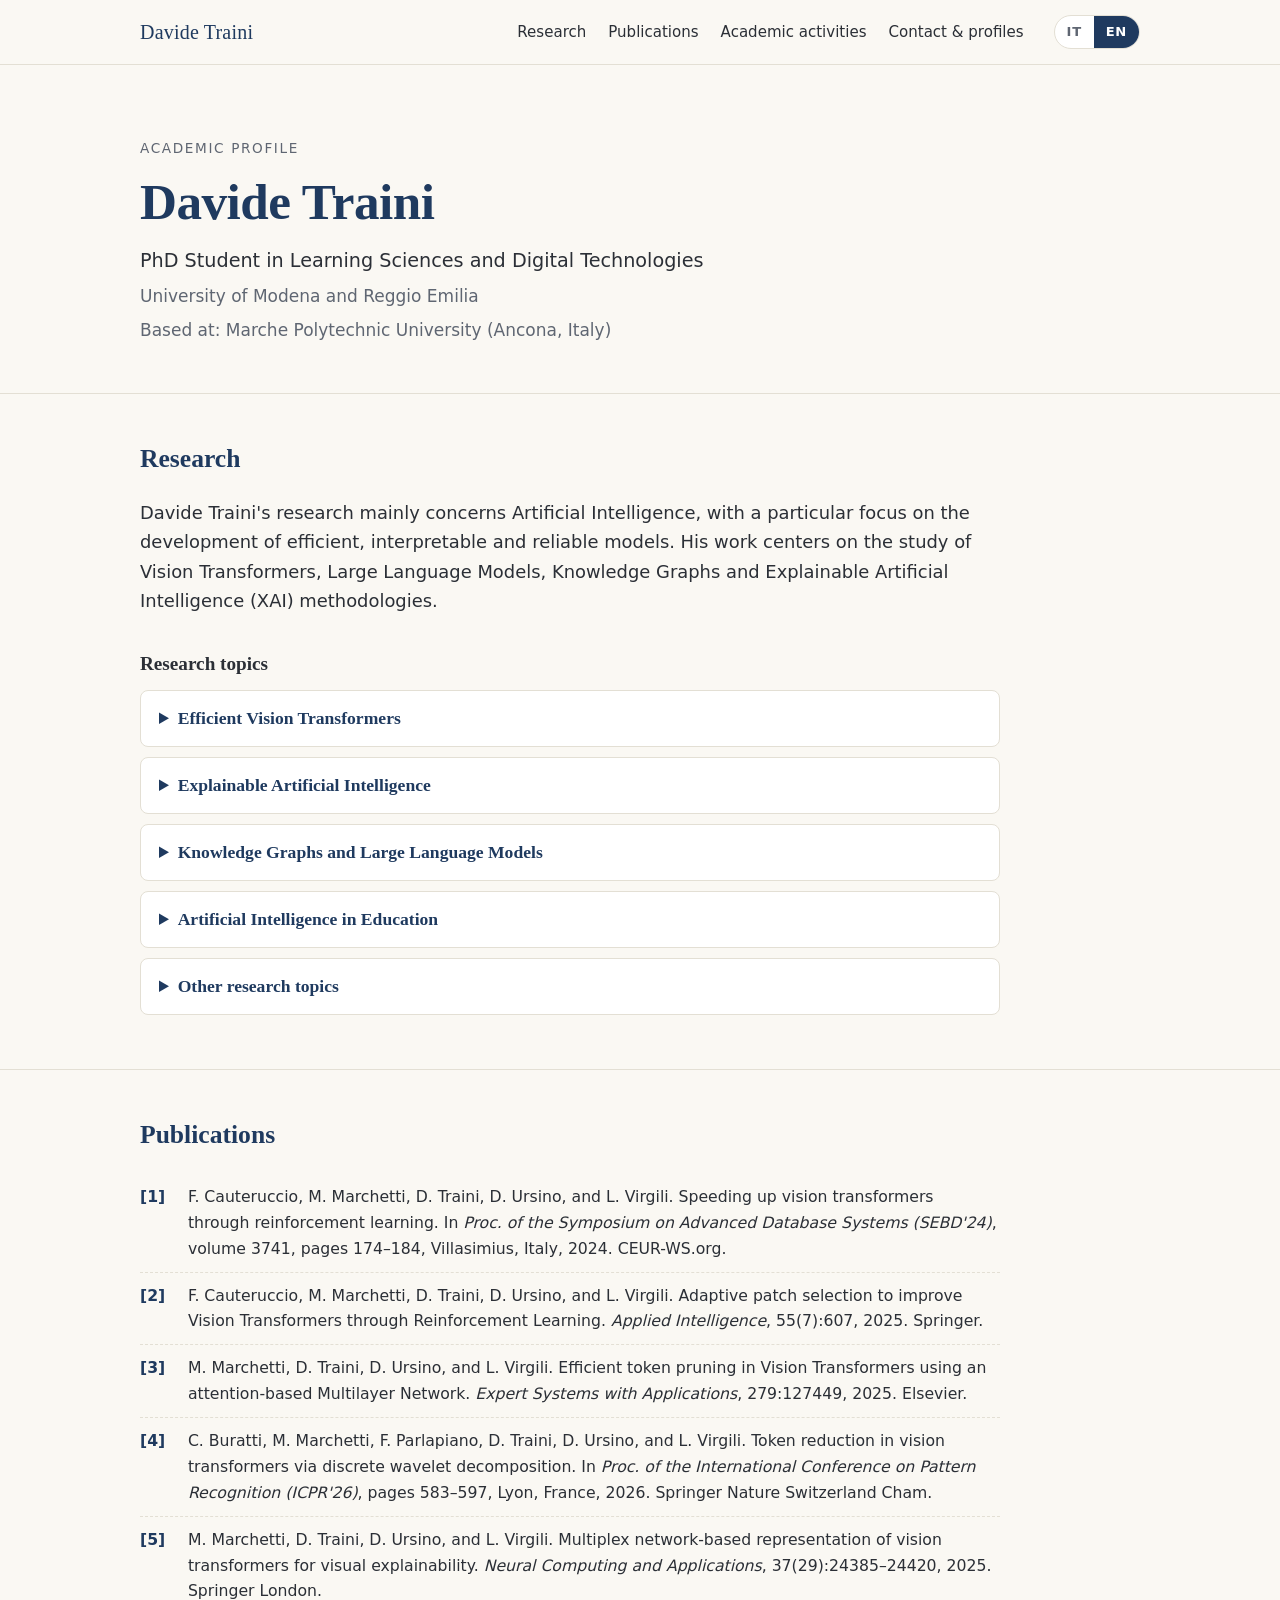
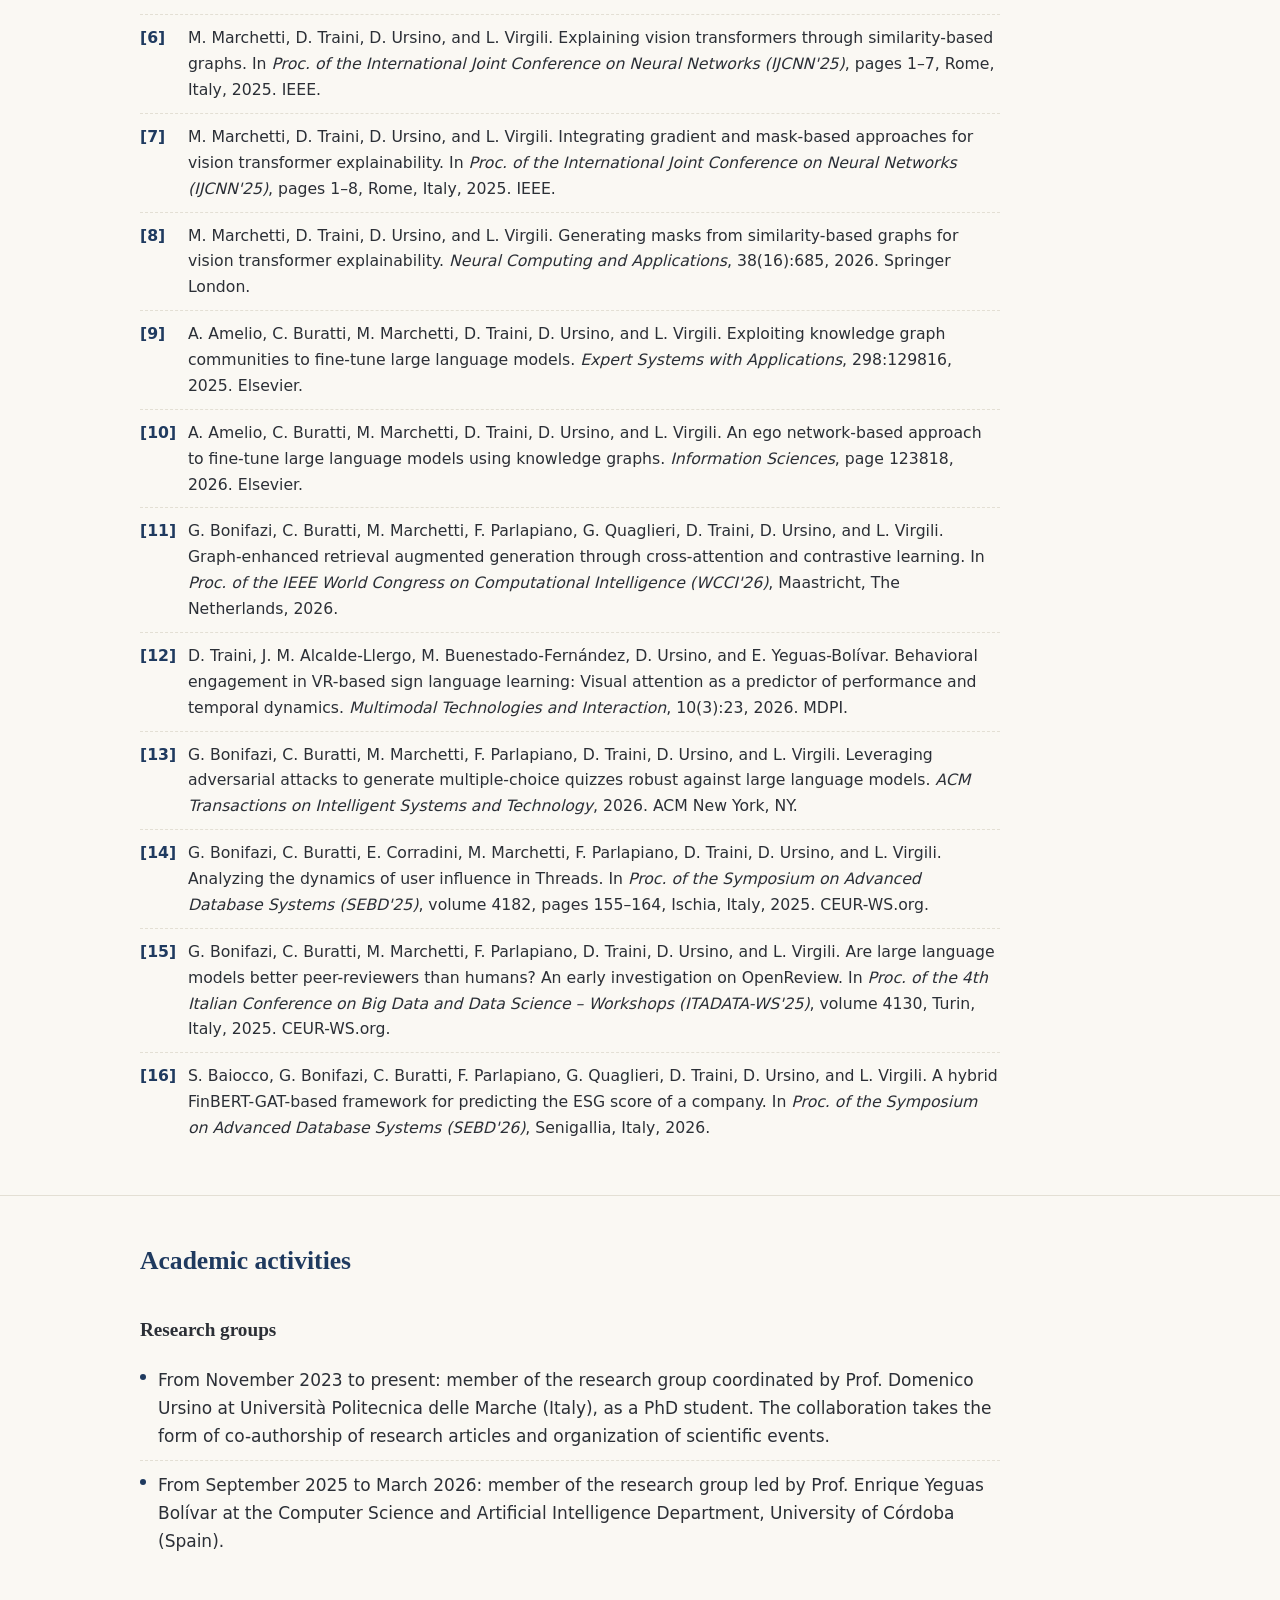
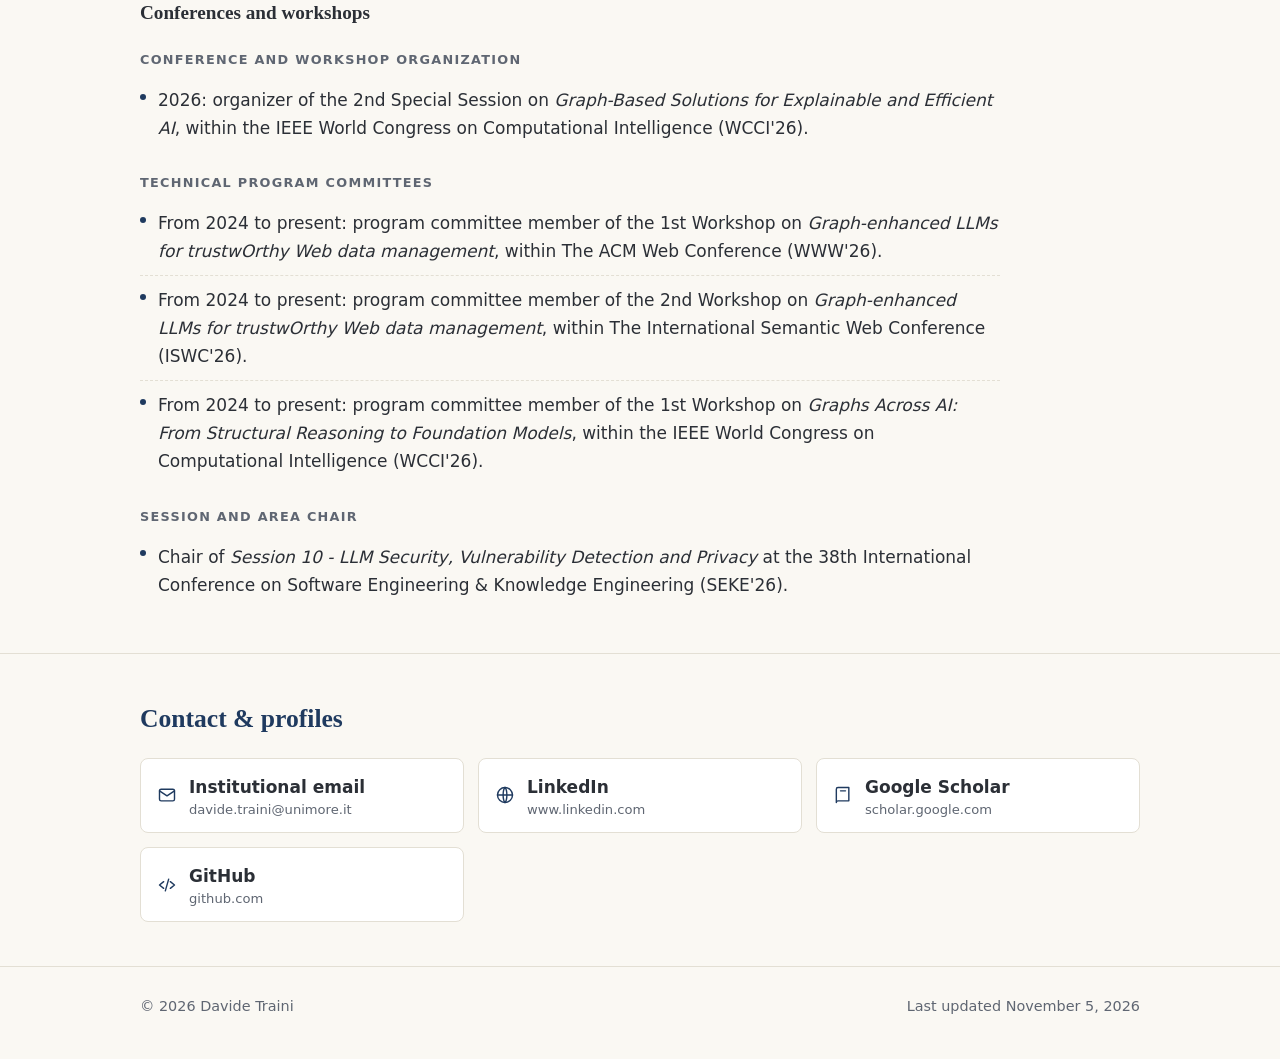
==== commit bdaff097: "Aggiorna sito (2026-11-05) Co-Authored-By: Claude Sonnet 5.5 <noreply@anthropic.com>" ====
--- a/en/index.html
+++ b/en/index.html
@@ -20,7 +20,7 @@
 </head>
 <body>
 <a class="skip" href="#main">Skip to content</a>
-<header class="site-header"><div class="wrap"><a class="brand" href="index.html">Davide Traini</a><nav class="nav" aria-label="Main"><a href="#research">Research</a><a href="#publications">Publications</a><a href="#activities">Academic activities</a><a href="#teaching">Teaching</a><a href="#skills">Skills and languages</a><a href="#contact">Contact &amp; profiles</a></nav><span class="lang" role="group" aria-label="Language"><a href="../index.html" hreflang="it" lang="it">IT</a><a href="index.html" hreflang="en" lang="en" aria-current="true">EN</a></span></div></header>
+<header class="site-header"><div class="wrap"><a class="brand" href="index.html">Davide Traini</a><nav class="nav" aria-label="Main"><a href="#research">Research</a><a href="#publications">Publications</a><a href="#activities">Academic activities</a><a href="#contact">Contact &amp; profiles</a></nav><span class="lang" role="group" aria-label="Language"><a href="../index.html" hreflang="it" lang="it">IT</a><a href="index.html" hreflang="en" lang="en" aria-current="true">EN</a></span></div></header>
 <main id="main">
 <section class="hero"><div class="wrap"><div class="grid"><div>
 <p class="eyebrow">Academic profile</p><h1>Davide Traini</h1>
@@ -30,9 +30,7 @@
 </div></div></div></section>
 <section class="block" id="research"><div class="wrap narrow"><h2>Research</h2><p class="lead">Davide Traini&#x27;s research mainly concerns Artificial Intelligence, with a particular focus on the development of efficient, interpretable and reliable models. His work centers on the study of Vision Transformers, Large Language Models, Knowledge Graphs and Explainable Artificial Intelligence (XAI) methodologies.</p><h3>Research topics</h3><details class="theme"><summary>Efficient Vision Transformers</summary><div><p><strong>Development of token pruning strategies and selection of the most informative components, based on attention mechanisms or Reinforcement Learning, in order to reduce model complexity while preserving performance.</strong></p><p>The optimization of Vision Transformers is one of Davide Traini&#x27;s main research lines, motivated by the need to reduce the computational cost of these models without compromising their performance. [<a class="cite" href="#pub-1">1</a>] proposes a first approach based on Reinforcement Learning to speed up ViTs, dynamically identifying the most informative patches to process and discarding the redundant ones. This work was later extended in [<a class="cite" href="#pub-2">2</a>], where adaptive patch selection is integrated into a more mature framework, able to adapt to different architectures and to ensure a better trade-off between accuracy and inference speed. In [<a class="cite" href="#pub-3">3</a>] the token pruning problem is addressed from a complementary perspective, by introducing a multilayer network based on attention weights to identify the tokens that are least relevant for classification, showing how network theory can provide effective tools also for the structural optimization of models. The topic of token reduction is also addressed with signal-processing tools in [<a class="cite" href="#pub-4">4</a>], where a technique based on the discrete wavelet decomposition is proposed to identify and remove the least informative tokens, thus offering an alternative and complementary perspective to those based on attention or Reinforcement Learning.</p></div></details><details class="theme"><summary>Explainable Artificial Intelligence</summary><div><p><strong>Development of novel frameworks to analyze the behavior of Vision Transformers and to make the relationships among tokens and the models&#x27; decision-making processes more understandable.</strong></p><p>In parallel with the work on efficiency, Davide Traini has investigated the explainability of Vision Transformers, adopting tools from Network Science. [<a class="cite" href="#pub-5">5</a>] proposes a multiplex representation of ViTs, in which the relationships among tokens across the different layers and attention heads are modeled as a multilayer network, making it possible to identify recurring patterns in the way the model processes visual information. This line is further developed in [<a class="cite" href="#pub-6">6</a>], where attention is mapped to a similarity graph among tokens, which is exploited to generate visual explanations of the model&#x27;s decisions. In [<a class="cite" href="#pub-7">7</a>] this approach is enriched by integrating gradient-based techniques with mask-based methods, in order to obtain explanations that are more robust and complementary to those obtainable with a single method, confirming the usefulness of combining different perspectives in explainability analysis. The line based on similarity graphs finds a further development in [<a class="cite" href="#pub-8">8</a>], where such graphs are used to directly generate relevance masks, making the production of explanations more direct and more tightly integrated with the structural representation of the model.</p></div></details><details class="theme"><summary>Knowledge Graphs and Large Language Models</summary><div><p><strong>Study of the integration of graph-based semantic representations and LLMs, to make model training more efficient and to improve performance in RAG systems.</strong></p><p>A further research area concerns the integration of graph-based semantic representations and modern Large Language Models. [<a class="cite" href="#pub-9">9</a>] proposes a method that exploits the communities detected within a Knowledge Graph to guide the fine-tuning of an LLM, improving the semantic coherence of the generated answers. This approach is taken up and refined in [<a class="cite" href="#pub-10">10</a>], which introduces a strategy based on ego networks to selectively choose the most relevant portions of knowledge to use in the training phase, with the goal of making the process more efficient even in the presence of large graphs. With a view to further enhancing Retrieval-Augmented Generation systems, [<a class="cite" href="#pub-11">11</a>] proposes a framework that integrates cross-attention mechanisms and contrastive learning with graph representations, improving the system&#x27;s ability to retrieve and combine relevant information while generating answers.</p></div></details><details class="theme"><summary>Artificial Intelligence in Education</summary><div><p><strong>Use of Artificial Intelligence to support the learning of students with special educational needs, or as a tool to assist teachers.</strong></p><p>Alongside the more methodological topics, Davide Traini has also worked on applications of Artificial Intelligence in education, with particular attention to inclusion. [<a class="cite" href="#pub-12">12</a>] analyzes the behavioral engagement of students learning sign language in virtual reality environments, using visual attention as a predictor of performance and of the temporal dynamics of learning. This work is part of a broader line of research aimed at understanding how immersive technologies and Artificial Intelligence can support students with special educational needs and give teachers more effective tools to personalize learning paths. The work described in [<a class="cite" href="#pub-13">13</a>] is instead set in a more strictly didactic context, addressing the improper use of Large Language Models by students during assessments. The goal is the automatic generation of multiple-choice quizzes built with adversarial attack techniques, designed to be hard for an LLM to answer correctly while remaining clear and approachable for a student, so as to discourage the use of these tools to answer assessments improperly.</p></div></details><details class="theme"><summary>Other research topics</summary><div><p><strong>Research on topics beyond the main lines, concerning social network analysis and the use of Large Language Models in application contexts other than those described above.</strong></p><p>Alongside the main research lines, Davide Traini has carried out studies on further topics that cannot be directly traced back to the previous areas. [<a class="cite" href="#pub-14">14</a>] analyzes the dynamics of user influence on the Threads platform, investigating how specific interaction patterns contribute to the spread of information within the network. [<a class="cite" href="#pub-15">15</a>] instead explores the ability of Large Language Models to act as scientific reviewers, comparing their performance with that of human reviewers on OpenReview, an investigation that fits into the broader debate on the reliability and limits of generative AI in tasks that require critical and expert judgment. A further contribution in an applied domain is [<a class="cite" href="#pub-16">16</a>], which proposes a hybrid framework combining a FinBERT model with a Graph Attention Network (GAT) to predict a company&#x27;s ESG (Environmental, Social and Governance) score.</p></div></details></div></section>
 <section class="block" id="publications"><div class="wrap narrow"><h2>Publications</h2><ol class="pubs"><li id="pub-1"><span class="num">[1]</span><span>F. Cauteruccio, M. Marchetti, D. Traini, D. Ursino, and L. Virgili. Speeding up vision transformers through reinforcement learning. In <em>Proc. of the Symposium on Advanced Database Systems (SEBD&#x27;24)</em>, volume 3741, pages 174–184, Villasimius, Italy, 2024. CEUR-WS.org.</span></li><li id="pub-2"><span class="num">[2]</span><span>F. Cauteruccio, M. Marchetti, D. Traini, D. Ursino, and L. Virgili. Adaptive patch selection to improve Vision Transformers through Reinforcement Learning. <em>Applied Intelligence</em>, 55(7):607, 2025. Springer.</span></li><li id="pub-3"><span class="num">[3]</span><span>M. Marchetti, D. Traini, D. Ursino, and L. Virgili. Efficient token pruning in Vision Transformers using an attention-based Multilayer Network. <em>Expert Systems with Applications</em>, 279:127449, 2025. Elsevier.</span></li><li id="pub-4"><span class="num">[4]</span><span>C. Buratti, M. Marchetti, F. Parlapiano, D. Traini, D. Ursino, and L. Virgili. Token reduction in vision transformers via discrete wavelet decomposition. In <em>Proc. of the International Conference on Pattern Recognition (ICPR&#x27;26)</em>, pages 583–597, Lyon, France, 2026. Springer Nature Switzerland Cham.</span></li><li id="pub-5"><span class="num">[5]</span><span>M. Marchetti, D. Traini, D. Ursino, and L. Virgili. Multiplex network-based representation of vision transformers for visual explainability. <em>Neural Computing and Applications</em>, 37(29):24385–24420, 2025. Springer London.</span></li><li id="pub-6"><span class="num">[6]</span><span>M. Marchetti, D. Traini, D. Ursino, and L. Virgili. Explaining vision transformers through similarity-based graphs. In <em>Proc. of the International Joint Conference on Neural Networks (IJCNN&#x27;25)</em>, pages 1–7, Rome, Italy, 2025. IEEE.</span></li><li id="pub-7"><span class="num">[7]</span><span>M. Marchetti, D. Traini, D. Ursino, and L. Virgili. Integrating gradient and mask-based approaches for vision transformer explainability. In <em>Proc. of the International Joint Conference on Neural Networks (IJCNN&#x27;25)</em>, pages 1–8, Rome, Italy, 2025. IEEE.</span></li><li id="pub-8"><span class="num">[8]</span><span>M. Marchetti, D. Traini, D. Ursino, and L. Virgili. Generating masks from similarity-based graphs for vision transformer explainability. <em>Neural Computing and Applications</em>, 38(16):685, 2026. Springer London.</span></li><li id="pub-9"><span class="num">[9]</span><span>A. Amelio, C. Buratti, M. Marchetti, D. Traini, D. Ursino, and L. Virgili. Exploiting knowledge graph communities to fine-tune large language models. <em>Expert Systems with Applications</em>, 298:129816, 2025. Elsevier.</span></li><li id="pub-10"><span class="num">[10]</span><span>A. Amelio, C. Buratti, M. Marchetti, D. Traini, D. Ursino, and L. Virgili. An ego network-based approach to fine-tune large language models using knowledge graphs. <em>Information Sciences</em>, page 123818, 2026. Elsevier.</span></li><li id="pub-11"><span class="num">[11]</span><span>G. Bonifazi, C. Buratti, M. Marchetti, F. Parlapiano, G. Quaglieri, D. Traini, D. Ursino, and L. Virgili. Graph-enhanced retrieval augmented generation through cross-attention and contrastive learning. In <em>Proc. of the IEEE World Congress on Computational Intelligence (WCCI&#x27;26)</em>, Maastricht, The Netherlands, 2026.</span></li><li id="pub-12"><span class="num">[12]</span><span>D. Traini, J. M. Alcalde-Llergo, M. Buenestado-Fernández, D. Ursino, and E. Yeguas-Bolívar. Behavioral engagement in VR-based sign language learning: Visual attention as a predictor of performance and temporal dynamics. <em>Multimodal Technologies and Interaction</em>, 10(3):23, 2026. MDPI.</span></li><li id="pub-13"><span class="num">[13]</span><span>G. Bonifazi, C. Buratti, M. Marchetti, F. Parlapiano, D. Traini, D. Ursino, and L. Virgili. Leveraging adversarial attacks to generate multiple-choice quizzes robust against large language models. <em>ACM Transactions on Intelligent Systems and Technology</em>, 2026. ACM New York, NY.</span></li><li id="pub-14"><span class="num">[14]</span><span>G. Bonifazi, C. Buratti, E. Corradini, M. Marchetti, F. Parlapiano, D. Traini, D. Ursino, and L. Virgili. Analyzing the dynamics of user influence in Threads. In <em>Proc. of the Symposium on Advanced Database Systems (SEBD&#x27;25)</em>, volume 4182, pages 155–164, Ischia, Italy, 2025. CEUR-WS.org.</span></li><li id="pub-15"><span class="num">[15]</span><span>G. Bonifazi, C. Buratti, M. Marchetti, F. Parlapiano, D. Traini, D. Ursino, and L. Virgili. Are large language models better peer-reviewers than humans? An early investigation on OpenReview. In <em>Proc. of the 4th Italian Conference on Big Data and Data Science – Workshops (ITADATA-WS&#x27;25)</em>, volume 4130, Turin, Italy, 2025. CEUR-WS.org.</span></li><li id="pub-16"><span class="num">[16]</span><span>S. Baiocco, G. Bonifazi, C. Buratti, F. Parlapiano, G. Quaglieri, D. Traini, D. Ursino, and L. Virgili. A hybrid FinBERT-GAT-based framework for predicting the ESG score of a company. In <em>Proc. of the Symposium on Advanced Database Systems (SEBD&#x27;26)</em>, Senigallia, Italy, 2026.</span></li></ol></div></section>
-<section class="block" id="activities"><div class="wrap narrow"><h2>Academic activities</h2><h3>Research groups</h3><ul class="entries"><li>From November 2023 to present: member of the research group coordinated by Prof. Domenico Ursino at Università Politecnica delle Marche (Italy), as a PhD student. The collaboration takes the form of co-authorship of research articles and organization of scientific events.</li><li>From September 2025 to March 2026: member of the research group led by Prof. Enrique Yeguas Bolívar at the Computer Science and Artificial Intelligence Department, University of Córdoba (Spain).</li></ul><h3>Research projects</h3><ul class="entries"><li>From September 2024 to present: participation in the Erasmus+ project <em>iStream</em>, which aims to support higher-education curriculum managers and university professors in implementing a one-year university program on immersive journalism. The project is carried out in collaboration with the Pedagogical University of Cracow (Poland), the University of Nicosia (Cyprus), Infinitivity Design Lab (France) and the Italian company Learnable.</li><li>From January 2025 to present: participation in the project “Eco-sustainable sport footwear”, carried out on behalf of the company Pantofola d&#x27;Oro SpA. The project aims to apply Artificial Intelligence techniques to customer segmentation, in order to identify target customers for three new products: a padel shoe, a golf shoe and a trekking shoe.</li><li>From May 2025 to present: participation in the project “MEraviglIA – MEtodologie didattiche Inclusive ed Intelligenza Artificiale” (inclusive teaching methodologies and Artificial Intelligence), involving the University of Camerino, Università Politecnica delle Marche, the University of Macerata and the University of Urbino. The project aims to create an inclusive context that values diversity, where differences become an opportunity to promote the active participation of everyone.</li></ul><h3>Conferences and workshops</h3><h4>Conference and workshop organization</h4><ul class="entries"><li>2026: organizer of the 2nd Special Session on <em>Graph-Based Solutions for Explainable and Efficient AI</em>, within the IEEE World Congress on Computational Intelligence (WCCI&#x27;26).</li></ul><h4>Technical program committees</h4><ul class="entries"><li>From 2024 to present: program committee member of the 1st Workshop on <em>Graph-enhanced LLMs for trustwOrthy Web data management</em>, within The ACM Web Conference (WWW&#x27;26).</li><li>From 2024 to present: program committee member of the 2nd Workshop on <em>Graph-enhanced LLMs for trustwOrthy Web data management</em>, within The International Semantic Web Conference (ISWC&#x27;26).</li><li>From 2024 to present: program committee member of the 1st Workshop on <em>Graphs Across AI: From Structural Reasoning to Foundation Models</em>, within the IEEE World Congress on Computational Intelligence (WCCI&#x27;26).</li></ul><h4>Session and Area Chair</h4><ul class="entries"><li>Chair of <em>Session 10 - LLM Security, Vulnerability Detection and Privacy</em> at the 38th International Conference on Software Engineering &amp; Knowledge Engineering (SEKE&#x27;26).</li></ul><h4>Conference attendance</h4><ul class="entries"><li>Attended the 32nd Symposium on Advanced Database Systems (SEBD&#x27;24), held in Villasimius (Italy), 23–26 June 2024.</li><li>Attended the International Joint Conference on Neural Networks (IJCNN&#x27;25), held in Rome (Italy), 30 June – 5 July 2025.</li><li>Attended the 34th Symposium on Advanced Database Systems (SEBD&#x27;26), held in Senigallia (Italy), 14–18 June 2026.</li><li>Attended the 28th International Conference on Pattern Recognition (ICPR&#x27;26), held in Lyon (France), 17–22 August 2026.</li><li>Attended the 35th International Conference on Artificial Neural Networks (ICANN&#x27;26), held in Padua (Italy), 14–17 September 2026.</li></ul><h3>Peer review of scientific articles</h3><h4>International journals</h4><ul class="entries"><li>Expert Systems with Applications: 2 reviews.</li><li>Information Sciences: 2 reviews.</li><li>Discover Artificial Intelligence: 1 review.</li></ul><h4>International conferences</h4><ul class="entries"><li>AAAI Conference on Artificial Intelligence: 8 reviews.</li><li>IEEE International Joint Conference on Neural Networks: 9 reviews.</li><li>IEEE World Congress on Computational Intelligence: 5 reviews.</li><li>European Conference on Machine Learning and Principles and Practice of Knowledge Discovery in Databases: 2 reviews.</li><li>International Conference on Artificial Neural Networks: 2 reviews.</li></ul><h3>Event organization</h3><ul class="entries"><li>Member of the organizing committee of the first edition of the “Hack-AI-thon” hackathon, held at Università Politecnica delle Marche in March 2024.</li><li>Member of the organizing committee of the second edition of the “Hack-AI-thon” hackathon, held at Università Politecnica delle Marche in March 2025.</li></ul></div></section>
-<section class="block" id="teaching"><div class="wrap narrow"><h2>Teaching</h2><h3>University teaching (exercise instructor)</h3><ul class="entries"><li>Academic year 2023–2024, 16 hours: exercise instructor in the Software Engineering course of the Bachelor&#x27;s Degree in Computer and Automation Engineering at Università Politecnica delle Marche. Course instructor: Prof. Domenico Ursino.</li><li>Academic year 2024–2025, 16 hours: exercise instructor in the Software Engineering course of the Bachelor&#x27;s Degree in Computer and Automation Engineering at Università Politecnica delle Marche. Course instructor: Prof. Domenico Ursino.</li></ul><h3>Teaching in training courses</h3><ul class="entries"><li>In November 2024, delivered 4 hours of lectures in the course <em>Computer Skills</em> (“Conoscenze Informatiche”), as part of the preparatory courses of the Master in “Strategy and Management for SMEs” at Istituto Adriano Olivetti (ISTAO).</li></ul><h3>Bachelor&#x27;s and Master&#x27;s theses</h3><ul class="entries"><li>Co-supervisor of 1 Bachelor&#x27;s thesis in Computer and Automation Engineering.</li><li>Co-supervisor of 1 Master&#x27;s thesis in Computer and Automation Engineering.</li></ul></div></section>
-<section class="block" id="skills"><div class="wrap narrow"><h2>Skills and languages</h2><h3>Languages</h3><p>Italian; English (level B2, required for academic research).</p><h3>Skills</h3><dl class="kv"><dt>Programming</dt><dd>Python, Java, JavaScript, TypeScript, PHP, MATLAB, R, Solidity, C/C++, LaTeX</dd><dt>AI &amp; Machine Learning</dt><dd>Deep Learning, Reinforcement Learning, Natural Language Processing, Computer Vision, Explainable AI</dd><dt>Data Science &amp; HPC</dt><dd>Big Data frameworks (Apache Hadoop, Spark, Kafka), Data Analysis (Pandas, NumPy, Scikit-learn), Visualization (Qlik Sense, Tableau, Power BI), HPC (OpenMP, MPI, Intel VTune, gprof)</dd><dt>Cybersecurity</dt><dd>Network Security fundamentals, Blockchain technology, Cryptography basics, AI Security (Adversarial ML, Prompt Injection analysis)</dd><dt>Databases</dt><dd>SQL (MySQL, PostgreSQL), NoSQL (MongoDB), Graph Databases (Neo4j), Semantic Web (RDF, SPARQL)</dd><dt>Development Tools</dt><dd>Git/GitHub, Docker, Apptainer, Unity, Blender, Apache/Tomcat Web Servers, Agentic AI Frameworks</dd><dt>Research and transferable skills</dt><dd>Academic writing and publishing, Peer review (AAAI, IJCNN, WCCI), Interdisciplinary collaboration, Project management (PMBOK, SBOK/Scrum)</dd></dl></div></section>
+<section class="block" id="activities"><div class="wrap narrow"><h2>Academic activities</h2><h3>Research groups</h3><ul class="entries"><li>From November 2023 to present: member of the research group coordinated by Prof. Domenico Ursino at Università Politecnica delle Marche (Italy), as a PhD student. The collaboration takes the form of co-authorship of research articles and organization of scientific events.</li><li>From September 2025 to March 2026: member of the research group led by Prof. Enrique Yeguas Bolívar at the Computer Science and Artificial Intelligence Department, University of Córdoba (Spain).</li></ul><h3>Conferences and workshops</h3><h4>Conference and workshop organization</h4><ul class="entries"><li>2026: organizer of the 2nd Special Session on <em>Graph-Based Solutions for Explainable and Efficient AI</em>, within the IEEE World Congress on Computational Intelligence (WCCI&#x27;26).</li></ul><h4>Technical program committees</h4><ul class="entries"><li>From 2024 to present: program committee member of the 1st Workshop on <em>Graph-enhanced LLMs for trustwOrthy Web data management</em>, within The ACM Web Conference (WWW&#x27;26).</li><li>From 2024 to present: program committee member of the 2nd Workshop on <em>Graph-enhanced LLMs for trustwOrthy Web data management</em>, within The International Semantic Web Conference (ISWC&#x27;26).</li><li>From 2024 to present: program committee member of the 1st Workshop on <em>Graphs Across AI: From Structural Reasoning to Foundation Models</em>, within the IEEE World Congress on Computational Intelligence (WCCI&#x27;26).</li></ul><h4>Session and Area Chair</h4><ul class="entries"><li>Chair of <em>Session 10 - LLM Security, Vulnerability Detection and Privacy</em> at the 38th International Conference on Software Engineering &amp; Knowledge Engineering (SEKE&#x27;26).</li></ul></div></section>
 <section class="block" id="contact"><div class="wrap"><h2>Contact &amp; profiles</h2>
 <ul class="cards">
 <li class="card"><a href="&#109;&#97;&#105;&#108;&#116;&#111;&#58;&#100;&#97;&#118;&#105;&#100;&#101;&#46;&#116;&#114;&#97;&#105;&#110;&#105;&#64;&#117;&#110;&#105;&#109;&#111;&#114;&#101;&#46;&#105;&#116;"><svg viewBox="0 0 24 24" fill="none" stroke="currentColor" stroke-width="1.7" stroke-linecap="round" stroke-linejoin="round" aria-hidden="true"><rect x="3" y="5" width="18" height="14" rx="2"/><path d="m3 7 9 6 9-6"/></svg><span><span class="t">Institutional email</span><small>&#100;&#97;&#118;&#105;&#100;&#101;&#46;&#116;&#114;&#97;&#105;&#110;&#105;&#64;&#117;&#110;&#105;&#109;&#111;&#114;&#101;&#46;&#105;&#116;</small></span></a></li>
